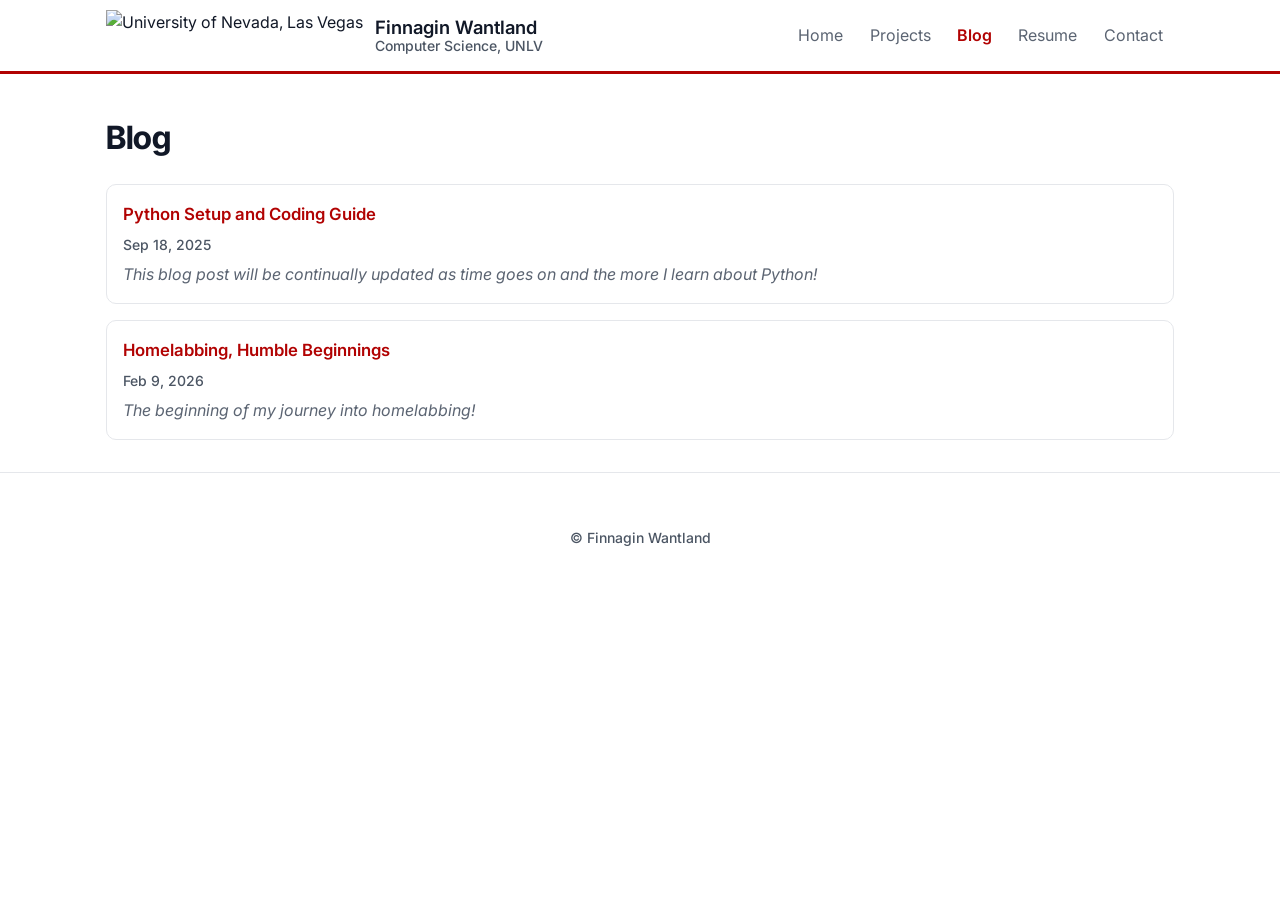
==== blog.html @ e2f51981 "hillclimb 2: Rebuild the Highlights section on index.html as a structured two-group" ====
<!doctype html>
<html lang="en">

<head>
  <meta charset="utf-8" />
  <meta name="viewport" content="width=device-width,initial-scale=1" />
  <title>Blog — Finnagin Wantland</title>
  <meta name="description"
    content="Posts by Finnagin Wantland on learning Python, homelabbing, and other technical projects." />
  <link rel="icon" href="favicon.svg" type="image/svg+xml" />
  <link rel="canonical" href="https://finnwantland.dev/blog.html" />

  <meta property="og:type" content="website" />
  <meta property="og:url" content="https://finnwantland.dev/blog.html" />
  <meta property="og:title" content="Blog — Finnagin Wantland" />
  <meta property="og:description"
    content="Posts by Finnagin Wantland on learning Python, homelabbing, and other technical projects." />
  <meta property="og:image" content="https://finnwantland.dev/Images/HeroIMG.jpg" />
  <meta name="twitter:card" content="summary_large_image" />
  <meta name="twitter:site" content="@FinnWantland" />

  <link rel="preconnect" href="https://fonts.googleapis.com" />
  <link rel="preconnect" href="https://fonts.gstatic.com" crossorigin />
  <link rel="stylesheet"
    href="https://fonts.googleapis.com/css2?family=Inter:wght@400;500;600&amp;family=Inter+Tight:wght@700;800&amp;display=swap" />
  <link rel="stylesheet" href="styles.css?v=23" />
</head>

<body>
  <header class="site-header">
    <div class="container header-inner">
      <a class="brand" href="index.html">
        <img class="brand-logo" src="Images/university-of-nevada-las-vegas-logo.png"
          alt="University of Nevada, Las Vegas" />
        <span class="brand-name">Finnagin Wantland
          <span class="brand-tag">Computer Science, UNLV</span>
        </span>
      </a>
      <button class="nav-toggle" aria-expanded="false" aria-controls="site-nav" aria-label="Toggle navigation menu">
        <span></span><span></span><span></span>
      </button>
      <nav id="site-nav" class="site-nav" aria-label="Main">
        <ul class="nav">
          <li><a href="index.html">Home</a></li>
          <li><a href="projects.html">Projects</a></li>
          <li><a href="blog.html" aria-current="page">Blog</a></li>
          <li><a href="Finnagin-Wantland-Resume.pdf" target="_blank" rel="noopener">Resume</a></li>
          <li><a href="index.html#contact">Contact</a></li>
        </ul>
      </nav>
    </div>
  </header>

  <main class="container">
    <h1>Blog</h1>
    <ul class="post-list">
      <li>
        <a href="posts/Py_Learning_Notebook.html">Python Setup and Coding Guide</a>
        <p class="meta">Sep 18, 2025</p>
        <p><i>This blog post will be continually updated as time goes on and the more I learn about Python!</i></p>
      </li>
      <li>
        <a href="posts/Blog_Post_2.html">Homelabbing, Humble Beginnings</a>
        <p class="meta">Feb 9, 2026</p>
        <p><i>The beginning of my journey into homelabbing!</i></p>
      </li>
    </ul>
  </main>

  <footer class="site-footer">
    <div class="container">
      <p>&copy; <span class="js-year"></span> Finnagin Wantland</p>
    </div>
  </footer>

  <script src="site.js"></script>
</body>

</html>
---- styles.css ----
/* Design tokens. Every color below is themed — never hardcode a hex in a rule
   or in a page's markup, or dark mode will miss it. */
:root {
  --bg: #ffffff;
  --surface: #ffffff;
  --surface-alt: #f7f8fa;
  --text: #111827;
  --hero-intro: #1f2937;
  --muted: #5b6472;
  --meta: #4b5563;
  --highlight-body: #374151;
  --timeline-line: #e5e7eb;
  --timeline-dot-fill: #ffffff;
  --highlight-card-bg: #f9fafb;
  --highlight-card-border: #eef0f3;
  --card-title: #14181f;
  --card-text: #374151;
  --pill-neutral-bg: #f3f4f6;
  --tag-text: #8f0000;
  --tag-bg: #fdeeee;
  --tag-border: #f0c4c4;
  --btn-secondary-border: #d1d5db;
  --btn-secondary-hover: #b00000;
  --border: #e5e7eb;
  --accent: #b10202;
  --accent-hover: #8e0202;
  --accent-on: #ffffff;
  --accent-soft: rgba(177, 2, 2, 0.08);
  --container: 1100px;
  --radius: 10px;
  --shadow: 0 6px 20px rgba(16, 24, 40, 0.06);
  --shadow-lift: 0 14px 30px rgba(16, 24, 40, 0.14);
  --backdrop: rgba(15, 18, 22, 0.55);
  /* The contact panel is dark in both themes, so dark mode doesn't override these. */
  --contact-bg: #14181f;
  --contact-text: #ffffff;
  --contact-body: #d1d5db;
  --contact-label: #b6bdc8;
  --contact-hover: #ff8a8a;
  --contact-rule: rgba(255, 255, 255, 0.15);
  /* Type. Display is only for the H1, section H2s, the Contact H2 and project card
     titles; everything else is body. Nothing goes below --text-small. */
  --font-display: 'Inter Tight', 'Inter', Arial, sans-serif;
  --font-body: 'Inter', Arial, sans-serif;
  --text-section: 2rem;
  --text-card-title: 1.375rem;
  --text-highlight-title: 1.125rem;
  --text-body: 1rem;
  --text-meta: 0.875rem;
  --text-small: 0.8125rem;
}

@media (prefers-color-scheme: dark) {
  :root {
    --bg: #0f1216;
    --surface: #171b21;
    --surface-alt: #1d222a;
    --text: #e8eaed;
    --hero-intro: #d1d5db;
    --muted: #a2acba;
    --meta: #a2acba;
    --highlight-body: #c4cbd5;
    --timeline-line: #2b323b;
    --timeline-dot-fill: #0f1216;
    --highlight-card-bg: #1d222a;
    --highlight-card-border: #2b323b;
    --card-title: #e8eaed;
    --card-text: #c4cbd5;
    --pill-neutral-bg: #2b323b;
    --tag-text: #ffb4ae;
    --tag-bg: rgba(255, 106, 96, 0.14);
    --tag-border: rgba(255, 106, 96, 0.4);
    --btn-secondary-border: #4b5563;
    --btn-secondary-hover: #ff6a60;
    --border: #2b323b;
    /* The brand red fails contrast on a dark background, so dark mode uses a
       lightened tint and flips button text to dark. */
    --accent: #ff6a60;
    --accent-hover: #ff8a82;
    --accent-on: #230705;
    --accent-soft: rgba(255, 106, 96, 0.14);
    --shadow: 0 6px 20px rgba(0, 0, 0, 0.45);
    --shadow-lift: 0 14px 30px rgba(0, 0, 0, 0.6);
    --backdrop: rgba(0, 0, 0, 0.7);
  }
}

* { box-sizing: border-box }

/* The hero graph's canvases reach past the page edge on narrow screens. Set on both:
   on body alone it passes to the viewport and becomes hidden, which can still scroll. */
html { overflow-x: clip }

body {
  overflow-x: clip;
  margin: 0;
  font-family: var(--font-body);
  font-size: var(--text-body);
  background: var(--bg);
  color: var(--text);
  line-height: 1.6;
  -webkit-text-size-adjust: 100%;
}

h1 { font-family: var(--font-display); letter-spacing: -0.015em }

img { max-width: 100% }

a { color: var(--accent) }

:focus-visible {
  outline: 3px solid var(--accent);
  outline-offset: 2px;
  border-radius: 4px;
}

/* layout */
.container { max-width: var(--container); margin: 0 auto; padding: 1rem }

/* header */
.site-header {
  border-bottom: 3px solid var(--accent);
  background: var(--bg);
  position: sticky;
  top: 0;
  z-index: 10;
}

.header-inner {
  display: flex;
  align-items: center;
  justify-content: space-between;
  gap: 1rem;
  flex-wrap: wrap;
  padding-block: 0.6rem;
}

.brand {
  display: flex;
  align-items: center;
  gap: 0.75rem;
  color: inherit;
  text-decoration: none;
  min-width: 0;
}

.brand-logo { height: 52px; width: auto; display: block }

.brand-name { font-size: 1.15rem; font-weight: 600; line-height: 1.2 }

.brand-tag { display: block }

.nav { list-style: none; padding: 0; margin: 0; display: flex; gap: 0.25rem; flex-wrap: wrap }

.nav a {
  display: block;
  text-decoration: none;
  color: var(--muted);
  padding: 0.45rem 0.7rem;
  border-radius: 6px;
}

.nav a:hover { color: var(--text); background: var(--surface-alt) }

.nav a[aria-current="page"] { color: var(--accent); font-weight: 600 }

/* Hamburger: hidden until the breakpoint below swaps it in. */
.nav-toggle {
  display: none;
  flex-direction: column;
  justify-content: center;
  gap: 5px;
  width: 44px;
  height: 44px;
  padding: 0 10px;
  background: transparent;
  border: 1px solid var(--border);
  border-radius: 8px;
  cursor: pointer;
}

.nav-toggle span {
  display: block;
  height: 2px;
  background: var(--text);
  border-radius: 2px;
  transition: transform 0.2s ease, opacity 0.2s ease;
}

.nav-toggle[aria-expanded="true"] span:nth-child(1) { transform: translateY(7px) rotate(45deg) }
.nav-toggle[aria-expanded="true"] span:nth-child(2) { opacity: 0 }
.nav-toggle[aria-expanded="true"] span:nth-child(3) { transform: translateY(-7px) rotate(-45deg) }

/* hero */
/* margin-bottom: 0 so the padding alone sets the gap to the next section. */
.hero {
  display: grid;
  grid-template-columns: minmax(0, 1fr) clamp(280px, 36vw, 420px);
  gap: 56px;
  align-items: center;
  padding: 56px 0 64px;
  margin-bottom: 0;
}

.hero-text h1 {
  margin: 0 0 1rem 0;
  font-size: clamp(2.25rem, 5vw, 3.5rem);
  font-weight: 800;
  line-height: 1.1;
  text-wrap: balance;
}

.hero-text p {
  margin: 0 0 1.75rem 0;
  max-width: 60ch;
  font-size: 1.25rem;
  line-height: 1.55;
  color: var(--hero-intro);
}

/* --px and --py run from -1 to 1 and --ring-angle follows the cursor; all three are set
   by the script on index.html. Without it, these defaults are the static layout. */
.hero-image { position: relative; isolation: isolate }

/* The padding shows the background through as a ring: accent arc, otherwise --border. */
.hero-portrait {
  position: relative;
  z-index: 10;
  padding: 6px;
  border-radius: 50%;
  background: conic-gradient(
    from calc(var(--ring-angle, 45deg) - 54deg),
    var(--accent) 0 30%,
    var(--border) 30% 100%
  );
  box-shadow: var(--shadow-lift);
  translate: calc(var(--px, 0) * 6px) calc(var(--py, 0) * 6px);
}

/* Clips inside the ring, so the overscaled photo can't cover it. */
.hero-portrait-clip { border-radius: 50%; overflow: hidden }

/* Slightly overscaled so the shift never exposes the edge of the photo. */
.hero-portrait img {
  display: block;
  width: 100%;
  height: auto;
  aspect-ratio: 1;
  object-fit: cover;
  transform: scale(1.06) translate(calc(var(--px, 0) * -8px), calc(var(--py, 0) * -8px));
}

/* The graph. Stacking inside .hero-image, set by the script on index.html:
   back edges 1, back nodes 5, portrait 10, front edges 20, front nodes 25, open fact 30. */
.hero-edges {
  position: absolute;
  inset: -60px; /* PAD in the script */
  width: calc(100% + 120px);
  height: calc(100% + 120px);
  pointer-events: none;
}

.hero-edges-back { z-index: 1 }

.hero-edges-front { z-index: 20 }

.hero-graph { list-style: none; margin: 0; padding: 0 }

/* The button is a 44px hit target around a much smaller visible dot. */
.graph-node {
  position: absolute;
  top: 0;
  left: 0;
  width: 44px;
  height: 44px;
  padding: 0;
  border: 0;
  background: none;
  color: inherit;
  font: inherit;
  cursor: pointer;
  will-change: transform;
}

.graph-node:focus-visible { outline: none }

.graph-node:focus-visible .graph-node-body { outline: 2px solid var(--accent); outline-offset: 2px }

.graph-node-body {
  position: absolute;
  top: 50%;
  left: 50%;
  translate: -50% -50%;
  display: block;
  width: 14px;
  max-height: 14px;
  overflow: hidden;
  border-radius: 999px;
  background: var(--accent);
  box-shadow: var(--shadow);
  transition: width 0.25s ease, max-height 0.25s ease, border-radius 0.25s ease, background 0.2s ease;
}

.graph-node.is-open .graph-node-body {
  width: 224px;
  max-height: 200px;
  border-radius: var(--radius);
  background: var(--surface);
  box-shadow: 0 0 0 1px var(--border), var(--shadow-lift);
}

/* A fixed width stops the text re-wrapping while the card grows around it. */
.graph-node-fact {
  display: block;
  box-sizing: border-box;
  width: 224px;
  padding: 10px 12px;
  color: var(--text);
  font-size: var(--text-small);
  font-weight: 500;
  line-height: 1.45;
  text-align: left;
  opacity: 0;
  transition: opacity 0.2s ease;
}

.graph-node.is-open .graph-node-fact { opacity: 1 }

.hero-actions { display: flex; flex-wrap: wrap; gap: 12px 20px; align-items: center }

.btn.hero-cta {
  display: inline-flex;
  align-items: center;
  justify-content: center;
  min-height: 52px;
  padding: 0 28px;
  font-size: 1.0625rem;
}

/* inline-block rather than flex so the arrow (also inline-block) stays out of the underline.
   24px line + 10px padding top and bottom = the 44px tap target. */
.text-link {
  display: inline-block;
  min-height: 44px;
  padding-block: 10px;
  line-height: 24px;
  font-weight: 600;
  color: var(--accent);
  text-decoration: underline;
  text-underline-offset: 3px;
}

.text-link:hover, .text-link:focus-visible { color: var(--accent-hover); text-decoration-thickness: 2px }

.text-link-arrow { display: inline-block; margin-left: 0.35em; transition: transform 0.15s ease }

.text-link:hover .text-link-arrow, .text-link:focus-visible .text-link-arrow { transform: translateX(4px) }

/* buttons */
.btn {
  display: inline-block;
  background: var(--accent);
  color: var(--accent-on);
  padding: 0.6rem 1.1rem;
  border-radius: 6px;
  text-decoration: none;
  font-weight: 600;
  border: 1px solid var(--accent);
  transition: background 0.15s ease, transform 0.15s ease;
}

.btn:hover { background: var(--accent-hover); border-color: var(--accent-hover); transform: translateY(-1px) }

.btn.ghost { background: transparent; color: var(--accent) }

.btn.ghost:hover { background: var(--accent-soft); transform: translateY(-1px) }

/* visit counter */
.visit-counter {
  display: flex;
  flex-wrap: wrap;
  justify-content: center;
  align-items: center;
  gap: 0.6rem;
}

.visit-counter button {
  font: inherit;
  color: var(--meta);
  background: transparent;
  border: 1px solid var(--border);
  border-radius: 999px;
  min-height: 44px;
  padding: 0 1rem;
  cursor: pointer;
}

.visit-counter button:hover:not(:disabled) { color: var(--text); border-color: var(--muted) }

.visit-counter button:disabled { opacity: 0.5; cursor: default }

/* grids */
.grid { display: grid; gap: 1.25rem }
.projects-grid { grid-template-columns: repeat(auto-fit, minmax(260px, 1fr)) }
/* Matches the Highlights gap so the two index-page grids share column edges. */
.Recent-Projects .projects-grid { gap: 24px }

/* cards */
.card {
  background: var(--surface);
  border: 1px solid var(--border);
  border-radius: var(--radius);
  box-shadow: var(--shadow);
  overflow: hidden;
  display: flex;
  flex-direction: column;
  transition: transform 0.18s ease, box-shadow 0.18s ease;
}

/* The movement that goes with this shadow is motion-gated, below. */
.card:hover, .card:focus-within { box-shadow: var(--shadow-lift) }

/* aspect-ratio keeps every screenshot cropped identically regardless of source size */
.card img { display: block; width: 100%; aspect-ratio: 16 / 9; object-fit: cover }

.card-body { padding: 1rem; display: flex; flex-direction: column; gap: 0.6rem }

/* Card headings differ by page (h3 on the index, h2 on the projects page where
   each card is a top-level entry), so style both to look identical. */
.card-body h2, .card-body h3 {
  margin: 0;
  font-family: var(--font-display);
  font-size: var(--text-card-title);
  font-weight: 700;
  line-height: 1.2;
}

.card-body h2 a, .card-body h3 a { text-decoration: none }

.card-body h2 a:hover, .card-body h3 a:hover { text-decoration: underline }

.card-body p { margin: 0; color: var(--muted); font-size: var(--text-body); line-height: 1.6 }

.card-link { font-size: 0.9rem; word-break: break-word }

.card-actions { padding-top: 0.25rem }

/* tech pills */
.tags { display: flex; flex-wrap: wrap; gap: 0.4rem; list-style: none; padding: 0; margin: 0 }

.tags li {
  font-size: var(--text-small);
  font-weight: 600;
  letter-spacing: 0.02em;
  color: var(--accent);
  background: var(--accent-soft);
  border: 1px solid var(--accent-soft);
  border-radius: 999px;
  padding: 0.15rem 0.6rem;
}

.wip {
  display: inline-block;
  font-size: var(--text-small);
  font-weight: 600;
  text-transform: uppercase;
  letter-spacing: 0.05em;
  color: var(--muted);
}

.card progress { width: 100%; height: 8px }

/* Recent Projects cards (index only): title, tags, description, then actions pinned
   to the bottom. Scoped so the longer cards on projects.html keep their own layout. */
.Recent-Projects .projects-grid { align-items: stretch }

.Recent-Projects .card { display: flex; flex-direction: column; height: 100% }

.Recent-Projects .card-body { display: flex; flex-direction: column; flex: 1; padding: 20px; gap: 0 }

.Recent-Projects .card-body h3 {
  margin-bottom: 12px;
  color: var(--card-title);
}

.Recent-Projects .card-body h3 a { color: inherit }

.Recent-Projects .card-body p { color: var(--card-text) }

.Recent-Projects .tags { margin-bottom: 12px }

.Recent-Projects .tags li {
  color: var(--tag-text);
  background: var(--tag-bg);
  border: 1px solid var(--tag-border);
}

.tags li.tag-status {
  color: var(--card-text);
  background: var(--pill-neutral-bg);
  border-color: var(--pill-neutral-bg);
}

.Recent-Projects .card-actions {
  margin-top: auto;
  padding-top: 16px;
  display: flex;
  flex-wrap: wrap;
  align-items: center;
  gap: 12px;
}

.Recent-Projects .card-actions .btn,
.btn-secondary {
  display: inline-flex;
  align-items: center;
  justify-content: center;
  min-height: 44px;
  padding: 0 16px;
  border-radius: 8px;
  font-size: 0.9375rem;
  font-weight: 600;
  text-decoration: none;
}

.btn-secondary {
  color: var(--card-title);
  border: 1px solid var(--btn-secondary-border);
  transition: color 0.15s ease, border-color 0.15s ease;
}

.btn-secondary:hover { color: var(--btn-secondary-hover); border-color: var(--btn-secondary-hover) }

.btn-secondary:focus-visible { outline: 2px solid var(--btn-secondary-hover); outline-offset: 2px; border-radius: 8px }

/* Each card takes five shared rows (image, title, tags, description, actions), so its
   parts line up across a row. A row-gap would open up inside the cards too, so wrapped
   rows are spaced by the card margin instead, which height:100% would overflow. */
@media (min-width: 640px) {
  @supports (grid-template-rows: subgrid) {
    .Recent-Projects .projects-grid { row-gap: 0; margin-bottom: -24px }

    .Recent-Projects .card {
      display: grid;
      grid-template-columns: minmax(0, 1fr);
      grid-template-rows: subgrid;
      grid-row: span 5;
      height: auto;
      margin-bottom: 24px;
    }

    .Recent-Projects .card-body {
      display: grid;
      grid-template-columns: minmax(0, 1fr);
      grid-template-rows: subgrid;
      grid-row: span 4;
    }
  }
}

@media (max-width: 639.98px) {
  .Recent-Projects .projects-grid { gap: 20px }
}

@media (prefers-reduced-motion: no-preference) {
  .Recent-Projects .card { transition: transform 150ms ease, box-shadow 150ms ease }

  /* --tilt-x and --tilt-y are set from the pointer position in site.js. */
  .card:hover,
  .card:focus-within {
    transform: perspective(900px) rotateX(var(--tilt-x, 0deg)) rotateY(var(--tilt-y, 0deg)) translateY(-3px);
  }

  /* .card's overflow:hidden crops the zoom to the screenshot's frame. */
  .card img { transition: transform 300ms ease }
}

@media (prefers-reduced-motion: no-preference) and (hover: hover) {
  .card:hover img { transform: scale(1.04) }
}

/* Scroll fade-in; site.js adds .reveal and .is-visible. It animates opacity and the
   separate `translate` property so it can't fight the hover `transform` above. */
.reveal { opacity: 0 }

.reveal.is-visible {
  opacity: 1;
  animation: reveal-in 500ms ease var(--reveal-delay, 0ms) backwards;
}

@keyframes reveal-in {
  from { opacity: 0; translate: 0 16px }
}

/* Printing doesn't scroll, so anything not yet revealed would come out blank. */
@media print {
  .reveal { opacity: 1; animation: none }
}

/* highlights */
.highlights { padding: 1rem 0 }

/* Experience on the left, Education & Community card on the right. */
.highlights-groups {
  display: grid;
  grid-template-columns: minmax(0, 1.6fr) minmax(0, 1fr);
  gap: 48px;
}

.highlight-group--card {
  align-self: start;
  background: var(--highlight-card-bg);
  border: 1px solid var(--highlight-card-border);
  border-radius: 14px;
  padding: 28px;
}

.highlight-group-title {
  margin: 0 0 16px 0;
  font-family: var(--font-body);
  font-size: 0.8rem;
  font-weight: 600;
  letter-spacing: 0.12em;
  text-transform: uppercase;
  color: var(--accent);
}

/* Vertical timeline: the list's left border is the line, each item's ::before the dot. */
.timeline {
  list-style: none;
  margin: 0;
  padding: 0;
  border-left: 2px solid var(--timeline-line);
}

.highlight {
  position: relative;
  padding-left: 28px;
}

.highlight + .highlight { margin-top: 32px }

/* 12px dot centered on the 2px line (1px left of the item's edge) and on the title's first line. */
.highlight::before {
  content: "";
  position: absolute;
  left: -7px;
  top: calc((var(--text-highlight-title) * 1.3 - 12px) / 2);
  box-sizing: border-box;
  width: 12px;
  height: 12px;
  border: 3px solid var(--accent);
  border-radius: 50%;
  background: var(--timeline-dot-fill);
}

.highlight.is-current::before { background: var(--accent) }

.highlight h4 {
  margin: 0;
  font-family: var(--font-body);
  font-size: var(--text-highlight-title);
  font-weight: 650;
  line-height: 1.3;
  color: var(--text);
}

.highlight-meta {
  margin: 8px 0 0 0;
  font-size: 0.9rem;
  font-weight: 500;
  line-height: 1.4;
  color: var(--meta);
}

.highlight-date { font-variant-numeric: tabular-nums; white-space: nowrap }

.highlight-body {
  margin: 10px 0 0 0;
  max-width: 60ch;
  font-size: var(--text-body);
  line-height: 1.65;
  color: var(--highlight-body);
}

/* sections */
section { margin-bottom: 2.5rem }

h2 { margin: 0 0 1rem 0 }

/* Scoped so the card, Contact and dialog H2s don't pick these up. */
.Recent-Projects > h2, .highlights > h2, .about-section > h2 {
  font-family: var(--font-display);
  font-size: var(--text-section);
  font-weight: 700;
  line-height: 1.15;
  letter-spacing: -0.01em;
}

/* about */
/* Matches the visual gap above Highlights: its 1rem top padding plus the 2.5rem section margin. */
.about-section { margin-bottom: 3.5rem }

.about-grid {
  display: grid;
  grid-template-columns: minmax(0, 1fr) minmax(0, 1fr);
  column-gap: 40px;
  align-items: start;
}

.about-text p { margin: 0; max-width: 60ch }

.about-text p:first-child {
  font-size: 1.25rem;
  font-weight: 500;
  line-height: 1.5;
  color: var(--text);
}

.about-text p + p {
  margin-top: 16px;
  font-size: 1.0625rem;
  line-height: 1.65;
  color: var(--highlight-body);
}

.about-photos {
  display: grid;
  grid-template-columns: repeat(2, minmax(0, 1fr));
  gap: 16px;
}

.about-photos img {
  display: block;
  width: 100%;
  aspect-ratio: 4 / 5;
  object-fit: cover;
  border-radius: 12px;
  border: 1px solid var(--border);
}

/* Both photos are portrait, so these pick the slice that keeps every face in frame,
   at both the 4:5 desktop crop and the 1:1 crop below 900px. */
.about-photo-dad { object-position: 50% 58% }

.about-photo-mom { object-position: 50% 20% }

.about-photos figcaption {
  margin-top: 8px;
  font-size: 0.9375rem;
  font-weight: 500;
  color: var(--highlight-body);
}

/* posts */
.post-list { padding-left: 0; list-style: none; display: grid; gap: 1rem }

.post-list li {
  background: var(--surface);
  border: 1px solid var(--border);
  border-radius: var(--radius);
  padding: 1rem;
  transition: transform 0.18s ease, box-shadow 0.18s ease;
}

.post-list li:hover { transform: translateY(-3px); box-shadow: var(--shadow) }

.post-list a { font-weight: 600; font-size: 1.05rem; text-decoration: none }

.post-list a:hover { text-decoration: underline }

.post-list p { margin: 0.35rem 0 0 0; color: var(--muted); font-size: var(--text-body) }

/* contact */
.contact {
  display: grid;
  grid-template-columns: minmax(0, 1fr) minmax(0, 1.4fr);
  gap: 48px;
  margin-top: 2.5rem; /* same as the section margin-bottom above */
  padding: 48px;
  background: var(--contact-bg);
  border-radius: 12px;
}

.contact h2 {
  margin: 0 0 0.75rem 0;
  font-family: var(--font-display);
  font-size: 2.25rem;
  font-weight: 800;
  line-height: 1.15;
  color: var(--contact-text);
}

.contact-intro p { margin: 0 0 1.5rem 0; font-size: 1.125rem; color: var(--contact-body) }

.contact-links { list-style: none; margin: 0; padding: 0 }

.contact-row {
  display: flex;
  justify-content: space-between;
  align-items: center;
  gap: 0.75rem;
  min-height: 56px;
  padding-block: 0.5rem;
  color: var(--contact-text);
  text-decoration: none;
  border-bottom: 1px solid var(--contact-rule);
}

.contact-label {
  flex: none;
  font-size: var(--text-small);
  letter-spacing: 0.08em;
  text-transform: uppercase;
  color: var(--contact-label);
}

/* min-width: 0 and anywhere let a long value wrap instead of widening the page. */
.contact-value {
  display: flex;
  align-items: baseline;
  gap: 0.5rem;
  min-width: 0;
  font-size: 1rem;
  font-weight: 600;
  text-align: right;
  overflow-wrap: anywhere;
  transition: color 0.15s ease;
}

.contact-arrow { flex: none; transition: transform 0.15s ease }

.contact-row:hover .contact-value,
.contact-row:focus-visible .contact-value { color: var(--contact-hover) }

.contact-row:hover .contact-arrow,
.contact-row:focus-visible .contact-arrow { transform: translateX(4px) }

/* The global focus ring uses --accent, which is too dim on this panel in light mode. */
.contact :focus-visible { outline: 2px solid var(--contact-hover); outline-offset: 2px }

/* contact dialog */
.contact-dialog {
  width: min(520px, calc(100vw - 2rem));
  padding: 0;
  color: var(--text);
  background: var(--surface);
  border: 1px solid var(--border);
  border-top: 4px solid var(--accent);
  border-radius: var(--radius);
  box-shadow: var(--shadow-lift);
}

.contact-dialog::backdrop { background: var(--backdrop) }

.contact-form { display: flex; flex-direction: column; gap: 0.4rem; padding: 1.25rem }

.contact-dialog-header { display: flex; align-items: center; justify-content: space-between; gap: 1rem }

.contact-dialog-header h2 { margin: 0; font-size: 1.3rem; font-weight: 600 }

.dialog-close {
  font-family: var(--font-body);
  font-size: 1.6rem;
  line-height: 1;
  color: var(--muted);
  background: transparent;
  border: 0;
  padding: 0.2rem 0.5rem;
  cursor: pointer;
}

.dialog-close:hover { color: var(--text) }

.contact-form label { font-weight: 600; font-size: 0.9rem; margin-top: 0.5rem }

.contact-form input, .contact-form textarea {
  font: inherit;
  color: var(--text);
  background: var(--surface-alt);
  border: 1px solid var(--border);
  border-radius: 6px;
  padding: 0.5rem 0.65rem;
}

.contact-form textarea { resize: vertical }

.contact-form .cf-turnstile { margin-top: 0.75rem }

.contact-status { margin: 0.25rem 0 0 0; min-height: 1.6em; color: var(--muted); font-size: 0.9rem }

.contact-actions { display: flex; justify-content: flex-end; gap: 0.6rem }

.contact-actions button { font: inherit; cursor: pointer }

.contact-actions button:disabled { opacity: 0.6; cursor: default }

.visually-hidden {
  position: absolute;
  width: 1px;
  height: 1px;
  overflow: hidden;
  clip: rect(0 0 0 0);
  white-space: nowrap;
}

/* footer */
.site-footer {
  border-top: 1px solid var(--border);
  padding: 1.5rem 0;
  text-align: center;
}

/* code block */
pre { background: #0f172a; color: #e6eef8; padding: 1rem; border-radius: 6px; overflow: auto }

/* meta text. .post-list .meta is listed because .post-list p would otherwise win. */
.meta, .post-list .meta, .brand-tag, .site-footer {
  font-size: var(--text-meta);
  font-weight: 500;
  color: var(--meta);
}

/* responsive */
@media (max-width: 899.98px) {
  .about-grid { grid-template-columns: minmax(0, 1fr); row-gap: 24px }

  .about-text p:first-child { font-size: 1.1875rem }

  .about-photos img { aspect-ratio: 1 / 1 }
}

@media (max-width: 760px) {
  .nav-toggle { display: flex }

  .site-nav {
    flex-basis: 100%;
    display: none;
  }

  .site-nav.is-open { display: block }

  .nav { flex-direction: column; gap: 0; padding-bottom: 0.5rem }

  .nav a { padding: 0.7rem 0.5rem; border-bottom: 1px solid var(--border) }

  .brand-logo { height: 40px }

  .brand-name { font-size: 1rem }
}

@media (max-width: 720px) {
  :root { --text-section: 1.75rem; --text-card-title: 1.25rem }

  .hero { grid-template-columns: minmax(0, 1fr); gap: 20px; padding: 24px 0 48px }

  /* The text comes first in the source; only the visual order puts the photo on top. */
  .hero-image { order: -1 }

  .hero-portrait { width: min(240px, 70vw); margin: 0 auto }

  /* Room for the orbit above and below the photo. */
  .hero-image { margin: 28px 0 }

  .hero-text h1 { font-size: 2.25rem }

  .hero-text p { font-size: 1.125rem }

  .btn.hero-cta { width: 100% }

  .contact { grid-template-columns: minmax(0, 1fr); gap: 28px; padding: 28px }

  .contact .btn { display: block; text-align: center }

  .Recent-Projects .projects-grid { grid-template-columns: minmax(0, 1fr) }

  .Recent-Projects .card-actions a { flex: 1 }

  /* One column, Experience first (source order). */
  .highlights-groups { grid-template-columns: minmax(0, 1fr) }

  .highlight + .highlight { margin-top: 24px }

  .highlight-group--card { padding: 28px 20px }
}

@media (prefers-reduced-motion: reduce) {
  * { transition: none !important }
  .card:hover, .post-list li:hover, .btn:hover { transform: none }
  .contact-row:hover .contact-arrow, .contact-row:focus-visible .contact-arrow { transform: none }
  .text-link:hover .text-link-arrow, .text-link:focus-visible .text-link-arrow { transform: none }
}
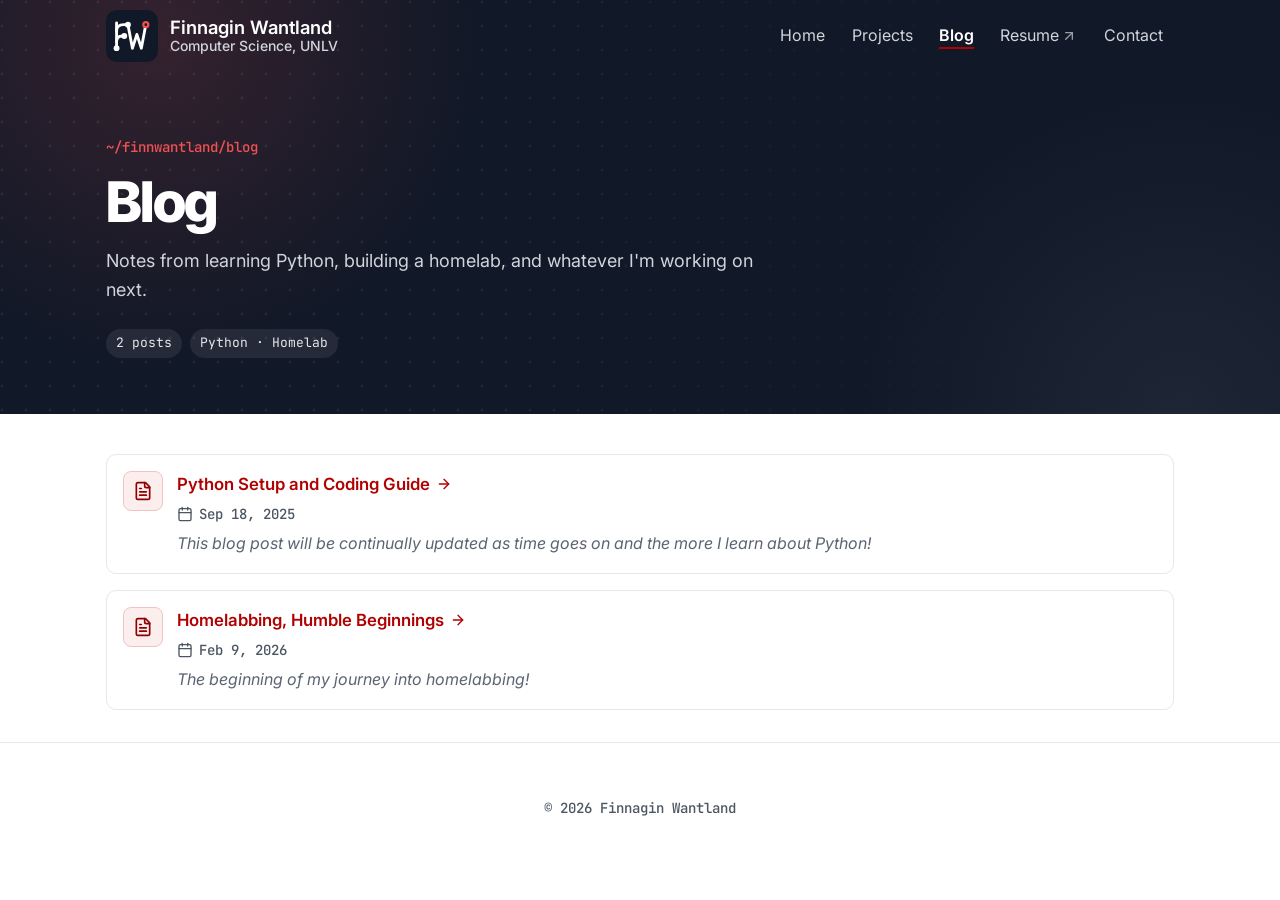
==== commit 7b30d576: "Standardize the design system, add FW logo and 3D hero background - Tokens: primitive + semantic lay" ====
--- a/blog.html
+++ b/blog.html
@@ -22,16 +22,31 @@
   <link rel="preconnect" href="https://fonts.googleapis.com" />
   <link rel="preconnect" href="https://fonts.gstatic.com" crossorigin />
   <link rel="stylesheet"
-    href="https://fonts.googleapis.com/css2?family=Inter:wght@400;500;600&amp;family=Inter+Tight:wght@700;800&amp;display=swap" />
-  <link rel="stylesheet" href="styles.css?v=23" />
+    href="https://fonts.googleapis.com/css2?family=Inter:wght@400..700&amp;family=Inter+Tight:wght@700;800&amp;family=JetBrains+Mono:wght@400;500;600&amp;display=swap" />
+  <link rel="stylesheet" href="styles.css?v=34" />
 </head>
 
-<body>
+<body class="has-hero">
   <header class="site-header">
     <div class="container header-inner">
       <a class="brand" href="index.html">
-        <img class="brand-logo" src="Images/university-of-nevada-las-vegas-logo.png"
-          alt="University of Nevada, Las Vegas" />
+        <svg class="brand-mark" viewBox="0 0 64 64" width="52" height="52" aria-hidden="true" focusable="false">
+          <rect class="bm-tile" width="64" height="64" rx="14" />
+          <g class="bm-lines">
+            <path class="bm-stem" pathLength="100" d="M13 48V16" />
+            <path class="bm-mid" pathLength="100" d="M13 39c0-5 2.5-7 7-7h2" />
+            <path class="bm-top" pathLength="100" d="M13 26c0-6 3-8 9-8h5" />
+            <path class="bm-w" pathLength="100" d="M27 18 32.5 47 38 30l5.5 17L49 18" />
+          </g>
+          <circle class="bm-node bm-n1" cx="13" cy="47" r="3.6" />
+          <circle class="bm-node bm-n2" cx="22.5" cy="32" r="3.6" />
+          <circle class="bm-node bm-n3" cx="27" cy="18" r="3.6" />
+          <circle class="bm-ring" cx="49" cy="18" r="4.4" />
+          <g class="bm-head">
+            <circle class="bm-head-dot" cx="49" cy="18" r="4.4" />
+            <circle class="bm-head-hole" cx="49" cy="18" r="1.6" />
+          </g>
+        </svg>
         <span class="brand-name">Finnagin Wantland
           <span class="brand-tag">Computer Science, UNLV</span>
         </span>
@@ -44,27 +59,52 @@
           <li><a href="index.html">Home</a></li>
           <li><a href="projects.html">Projects</a></li>
           <li><a href="blog.html" aria-current="page">Blog</a></li>
-          <li><a href="Finnagin-Wantland-Resume.pdf" target="_blank" rel="noopener">Resume</a></li>
+          <li><a href="Finnagin-Wantland-Resume.pdf" target="_blank" rel="noopener">Resume<svg class="icon icon--sm" aria-hidden="true" focusable="false"><use href="icons.svg#i-arrow-up-right"/></svg></a></li>
           <li><a href="index.html#contact">Contact</a></li>
         </ul>
       </nav>
     </div>
   </header>
 
-  <main class="container">
-    <h1>Blog</h1>
+  <main>
+    <section class="hero--dark page-hero" aria-labelledby="page-title">
+      <div class="motion-field" aria-hidden="true">
+        <div class="motion-glow motion-glow--a"></div>
+        <div class="motion-glow motion-glow--b"></div>
+        <div class="motion-dots"></div>
+        <div class="motion-lit"><div class="motion-dots"></div></div>
+      </div>
+      <div class="container page-hero-inner">
+        <p class="eyebrow">~/finnwantland/blog</p>
+        <h1 id="page-title">Blog</h1>
+        <p class="page-lede">Notes from learning Python, building a homelab, and whatever I'm working on next.</p>
+        <ul class="page-facts" aria-label="At a glance">
+          <li>2 posts</li>
+          <li>Python · Homelab</li>
+        </ul>
+      </div>
+    </section>
+
+    <div class="container">
     <ul class="post-list">
       <li>
-        <a href="posts/Py_Learning_Notebook.html">Python Setup and Coding Guide</a>
-        <p class="meta">Sep 18, 2025</p>
-        <p><i>This blog post will be continually updated as time goes on and the more I learn about Python!</i></p>
+        <span class="post-icon" aria-hidden="true"><svg class="icon icon--md" aria-hidden="true" focusable="false"><use href="icons.svg#i-file-text"/></svg></span>
+        <div class="post-body">
+          <a href="posts/Py_Learning_Notebook.html">Python Setup and Coding Guide<svg class="icon icon--sm icon-trail" data-dir="in" aria-hidden="true" focusable="false"><use href="icons.svg#i-arrow-right"/></svg></a>
+          <p class="meta"><svg class="icon icon--sm" aria-hidden="true" focusable="false"><use href="icons.svg#i-calendar"/></svg>Sep 18, 2025</p>
+          <p><i>This blog post will be continually updated as time goes on and the more I learn about Python!</i></p>
+        </div>
       </li>
       <li>
-        <a href="posts/Blog_Post_2.html">Homelabbing, Humble Beginnings</a>
-        <p class="meta">Feb 9, 2026</p>
-        <p><i>The beginning of my journey into homelabbing!</i></p>
+        <span class="post-icon" aria-hidden="true"><svg class="icon icon--md" aria-hidden="true" focusable="false"><use href="icons.svg#i-file-text"/></svg></span>
+        <div class="post-body">
+          <a href="posts/Blog_Post_2.html">Homelabbing, Humble Beginnings<svg class="icon icon--sm icon-trail" data-dir="in" aria-hidden="true" focusable="false"><use href="icons.svg#i-arrow-right"/></svg></a>
+          <p class="meta"><svg class="icon icon--sm" aria-hidden="true" focusable="false"><use href="icons.svg#i-calendar"/></svg>Feb 9, 2026</p>
+          <p><i>The beginning of my journey into homelabbing!</i></p>
+        </div>
       </li>
     </ul>
+    </div>
   </main>
 
   <footer class="site-footer">
--- a/styles.css
+++ b/styles.css
@@ -1,95 +1,171 @@
-/* Design tokens. Every color below is themed — never hardcode a hex in a rule
-   or in a page's markup, or dark mode will miss it. */
+/* Design tokens. The site is light-only: there is no dark-mode override, and
+   color-scheme keeps form controls and scrollbars light too. Never hardcode a hex in a
+   rule or in markup — use these tokens. Two layers, mirrored in the Figma spec:
+   primitives (raw palette, only referenced here in :root) and semantic tokens (what
+   rules use). */
 :root {
-  --bg: #ffffff;
-  --surface: #ffffff;
-  --surface-alt: #f7f8fa;
-  --text: #111827;
-  --hero-intro: #1f2937;
-  --muted: #5b6472;
-  --meta: #4b5563;
-  --highlight-body: #374151;
-  --timeline-line: #e5e7eb;
-  --timeline-dot-fill: #ffffff;
-  --highlight-card-bg: #f9fafb;
-  --highlight-card-border: #eef0f3;
-  --card-title: #14181f;
-  --card-text: #374151;
-  --pill-neutral-bg: #f3f4f6;
-  --tag-text: #8f0000;
-  --tag-bg: #fdeeee;
-  --tag-border: #f0c4c4;
-  --btn-secondary-border: #d1d5db;
-  --btn-secondary-hover: #b00000;
-  --border: #e5e7eb;
-  --accent: #b10202;
-  --accent-hover: #8e0202;
-  --accent-on: #ffffff;
+  color-scheme: light;
+
+  /* --- Primitives ---------------------------------------------------------------- */
+  --white: #ffffff;
+  --gray-50: #f9fafb;
+  --gray-75: #f7f8fa;
+  --gray-100: #f3f4f6;
+  --gray-150: #eef0f3;
+  --gray-200: #e5e7eb;
+  --gray-300: #d1d5db;
+  --gray-350: #b6bdc8;
+  --gray-400: #9ca3af;
+  --gray-550: #5b6472;
+  --gray-600: #4b5563;
+  --gray-700: #374151;
+  --gray-850: #14181f;
+  --gray-900: #111827;
+  --navy-950: #0f172a;
+  --brand: #b10202;
+  --red-50: #fdeeee;
+  --red-200: #f0c4c4;
+  --red-300: #ff8a8a;
+  --red-400: #f05252;
+  --red-800: #8e0202;
+  --green-500: #22c55e;
+
+  /* --- Logo (the FW git-graph mark) ------------------------------------------------- */
+  --logo-tile: var(--gray-900);
+  --logo-line: var(--white);
+  --logo-head: var(--red-400);
+
+  /* --- Semantic: surfaces & text ---------------------------------------------------- */
+  --bg: var(--white);
+  --surface: var(--white);
+  --surface-alt: var(--gray-75);
+  --text: var(--gray-900);
+  --muted: var(--gray-550);
+  --meta: var(--gray-600);
+  --body-strong: var(--gray-700);
+  --border: var(--gray-200);
+  --border-strong: var(--gray-300);
+  --highlight-body: var(--body-strong);
+  --timeline-line: var(--border);
+  --timeline-dot-fill: var(--white);
+  --highlight-card-bg: var(--gray-50);
+  --highlight-card-border: var(--gray-150);
+  --card-title: var(--gray-850);
+  --card-text: var(--body-strong);
+  --pill-neutral-bg: var(--gray-100);
+
+  /* --- Semantic: accent (one red family) ---------------------------------------------- */
+  --accent: var(--brand);
+  --accent-hover: var(--red-800);
+  --accent-on: var(--white);
   --accent-soft: rgba(177, 2, 2, 0.08);
+  --tag-text: var(--accent-hover);
+  --tag-bg: var(--red-50);
+  --tag-border: var(--red-200);
+  --btn-secondary-border: var(--border-strong);
+  --btn-secondary-hover: var(--accent);
+
+  /* --- Shape, elevation, icons ------------------------------------------------------ */
   --container: 1100px;
-  --radius: 10px;
+  --radius-sm: 6px;   /* nav links, inputs */
+  --radius-md: 8px;   /* every button */
+  --radius: 10px;     /* cards, dialog, post rows */
+  --radius-lg: 14px;  /* panels: proof card, photo prints, contact, highlight card */
+  --radius-xl: 20px;  /* hero photo, About panel */
+  --radius-pill: 999px;
   --shadow: 0 6px 20px rgba(16, 24, 40, 0.06);
   --shadow-lift: 0 14px 30px rgba(16, 24, 40, 0.14);
+  --header-shadow: 0 2px 12px rgba(16, 24, 40, 0.08);
   --backdrop: rgba(15, 18, 22, 0.55);
-  /* The contact panel is dark in both themes, so dark mode doesn't override these. */
-  --contact-bg: #14181f;
-  --contact-text: #ffffff;
-  --contact-body: #d1d5db;
-  --contact-label: #b6bdc8;
-  --contact-hover: #ff8a8a;
+  --icon-sm: 16px;
+  --icon-md: 20px;
+
+  /* --- Dark blocks: the index hero band (and the header over it) and the contact
+         panel are deliberate dark surfaces on the light page. --------------------------- */
+  --hero-bg: var(--gray-900);
+  --hero-dots: rgba(255, 255, 255, 0.07);
+  --hero-dots-lit: rgba(240, 82, 82, 0.75);
+  --hero-glow: rgba(240, 82, 82, 0.16);
+  --hero-glow-cool: rgba(148, 163, 184, 0.10);
+  --hero-title: var(--white);
+  /* One hero red: a UNLV-family red that passes AA for large text on --hero-bg. */
+  --hero-accent: var(--red-400);
+  --hero-title-accent: var(--hero-accent);
+  --hero-stat-label: var(--gray-400);
+  --hero-stat-rule: rgba(255, 255, 255, 0.12);
+  --hero-avatar-ring: rgba(255, 255, 255, 0.18);
+  --hero-toggle-border: rgba(255, 255, 255, 0.2);
+  --hero-body: var(--gray-300);
+  --hero-chip-bg: rgba(255, 255, 255, 0.08);
+  --hero-chip-text: var(--gray-200);
+  --hero-status: var(--green-500);
+  --hero-cta-hover: var(--accent-hover);
+  --hero-ghost-border: rgba(255, 255, 255, 0.28);
+  --hero-photo-border: rgba(255, 255, 255, 0.12);
+  --hero-nav-hover-bg: rgba(255, 255, 255, 0.08);
+  /* Frosted header over the hero once the page scrolls: dark enough to keep the nav
+     legible over moving content, thin enough that the motion field still shows. */
+  --hero-glass: rgba(17, 24, 39, 0.55);
+  --hero-glass-rule: rgba(255, 255, 255, 0.08);
+  --hero-glass-strong: rgba(17, 24, 39, 0.94);
+  --chrome-dot: rgba(255, 255, 255, 0.22);
+  --header-h: 74px; /* measured and overwritten by the script on index.html */
+  --proof-bg: var(--white);
+  --proof-text: var(--text);
+  --proof-label: var(--meta);
+  --proof-shadow: 0 20px 40px -20px rgba(0, 0, 0, 0.5);
+  --contact-bg: var(--gray-850);
+  --contact-text: var(--white);
+  --contact-body: var(--gray-300);
+  --contact-label: var(--gray-350);
+  --contact-hover: var(--red-300);
   --contact-rule: rgba(255, 255, 255, 0.15);
-  /* Type. Display is only for the H1, section H2s, the Contact H2 and project card
-     titles; everything else is body. Nothing goes below --text-small. */
+  --code-bg: var(--navy-950);
+  --code-text: var(--gray-100);
+
+  /* --- Type. Display is only for the H1, section H2s, the Contact H2 and project card
+         titles; everything else is body. Nothing goes below --text-small. ------------- */
   --font-display: 'Inter Tight', 'Inter', Arial, sans-serif;
   --font-body: 'Inter', Arial, sans-serif;
+  /* Mono is the techy accent layer: labels, tags, dates, stats. Never headings or body copy. */
+  --font-mono: 'JetBrains Mono', ui-monospace, 'SFMono-Regular', Menlo, Consolas, monospace;
   --text-section: 2rem;
   --text-card-title: 1.375rem;
   --text-highlight-title: 1.125rem;
   --text-body: 1rem;
+  --text-control: 0.9375rem;
   --text-meta: 0.875rem;
   --text-small: 0.8125rem;
-}
-
-@media (prefers-color-scheme: dark) {
-  :root {
-    --bg: #0f1216;
-    --surface: #171b21;
-    --surface-alt: #1d222a;
-    --text: #e8eaed;
-    --hero-intro: #d1d5db;
-    --muted: #a2acba;
-    --meta: #a2acba;
-    --highlight-body: #c4cbd5;
-    --timeline-line: #2b323b;
-    --timeline-dot-fill: #0f1216;
-    --highlight-card-bg: #1d222a;
-    --highlight-card-border: #2b323b;
-    --card-title: #e8eaed;
-    --card-text: #c4cbd5;
-    --pill-neutral-bg: #2b323b;
-    --tag-text: #ffb4ae;
-    --tag-bg: rgba(255, 106, 96, 0.14);
-    --tag-border: rgba(255, 106, 96, 0.4);
-    --btn-secondary-border: #4b5563;
-    --btn-secondary-hover: #ff6a60;
-    --border: #2b323b;
-    /* The brand red fails contrast on a dark background, so dark mode uses a
-       lightened tint and flips button text to dark. */
-    --accent: #ff6a60;
-    --accent-hover: #ff8a82;
-    --accent-on: #230705;
-    --accent-soft: rgba(255, 106, 96, 0.14);
-    --shadow: 0 6px 20px rgba(0, 0, 0, 0.45);
-    --shadow-lift: 0 14px 30px rgba(0, 0, 0, 0.6);
-    --backdrop: rgba(0, 0, 0, 0.7);
-  }
-}
+
+  /* --- Motion ----------------------------------------------------------------------- */
+  --ease-out: cubic-bezier(0.22, 1, 0.36, 1);
+  --dur-fast: 150ms;
+  --dur-base: 200ms;
+}
+
+/* Icons: one sprite (icons.svg), one class. Size follows the text by default; use
+   .icon--sm (16) or .icon--md (20) for fixed sizes. */
+.icon {
+  flex: none;
+  width: var(--icon-size, 1.15em);
+  height: var(--icon-size, 1.15em);
+  fill: none;
+  stroke: currentColor;
+  stroke-width: 2;
+  stroke-linecap: round;
+  stroke-linejoin: round;
+  vertical-align: -0.18em;
+}
+
+.icon--sm { --icon-size: var(--icon-sm) }
+
+.icon--md { --icon-size: var(--icon-md) }
 
 * { box-sizing: border-box }
 
-/* The hero graph's canvases reach past the page edge on narrow screens. Set on both:
+/* Guards against anything (e.g. the hero proof card's offset) reaching past the page edge. Set on both:
    on body alone it passes to the viewport and becomes hidden, which can still scroll. */
-html { overflow-x: clip }
+html { overflow-x: clip; scroll-padding-top: calc(var(--header-h) + 12px) }
 
 body {
   overflow-x: clip;
@@ -119,7 +195,7 @@
 
 /* header */
 .site-header {
-  border-bottom: 3px solid var(--accent);
+  border-bottom: 1px solid var(--border);
   background: var(--bg);
   position: sticky;
   top: 0;
@@ -144,7 +220,85 @@
   min-width: 0;
 }
 
-.brand-logo { height: 52px; width: auto; display: block }
+/* FW mark: a git graph. Stem + two branches are the F, the top branch commits and
+   carries on as the W, and HEAD (red) is the W's tip. On load it draws itself like a
+   git log (stem, branches, commits, W, HEAD); HEAD's landing pulse then repeats as an
+   idle heartbeat. Static for reduced motion. Same geometry as favicon.svg and the
+   Figma "I1 · Handoff commit" component. */
+.brand-mark { display: block; flex: none; width: 52px; height: 52px }
+
+.bm-tile { fill: var(--logo-tile) }
+
+.bm-lines path {
+  fill: none;
+  stroke: var(--logo-line);
+  stroke-width: 3.5;
+  stroke-linecap: round;
+  stroke-linejoin: round;
+}
+
+.bm-node { fill: var(--logo-line) }
+
+.bm-head-dot { fill: var(--logo-head) }
+
+.bm-head-hole { fill: var(--logo-tile) }
+
+.bm-ring {
+  fill: none;
+  stroke: var(--logo-head);
+  stroke-width: 1.6;
+  opacity: 0;
+  transform-box: fill-box;
+  transform-origin: center;
+}
+
+@media (prefers-reduced-motion: no-preference) {
+  .bm-lines path {
+    stroke-dasharray: 100;
+    stroke-dashoffset: 100;
+    animation: bm-draw var(--t) var(--ease-out) var(--d) forwards;
+  }
+
+  .bm-stem { --t: 450ms; --d: 0ms }
+
+  .bm-mid { --t: 350ms; --d: 350ms }
+
+  .bm-top { --t: 350ms; --d: 500ms }
+
+  .bm-w { --t: 750ms; --d: 900ms }
+
+  .bm-node, .bm-head {
+    opacity: 0;
+    transform-box: fill-box;
+    transform-origin: center;
+    animation: bm-pop 320ms cubic-bezier(0.34, 1.56, 0.64, 1) var(--d) forwards;
+  }
+
+  .bm-n1 { --d: 50ms }
+
+  .bm-n2 { --d: 650ms }
+
+  .bm-n3 { --d: 820ms }
+
+  .bm-head { --d: 1600ms }
+
+  /* First pulse is the landing; after that it's the idle heartbeat (every 2.6s). */
+  .bm-ring { animation: bm-pulse 2.6s ease-out 1750ms infinite }
+}
+
+@keyframes bm-draw {
+  to { stroke-dashoffset: 0 }
+}
+
+@keyframes bm-pop {
+  from { opacity: 0; transform: scale(0.3) }
+  to { opacity: 1; transform: scale(1) }
+}
+
+@keyframes bm-pulse {
+  0% { opacity: 0.7; transform: scale(1) }
+  40%, 100% { opacity: 0; transform: scale(2.8) }
+}
 
 .brand-name { font-size: 1.15rem; font-weight: 600; line-height: 1.2 }
 
@@ -157,8 +311,10 @@
   text-decoration: none;
   color: var(--muted);
   padding: 0.45rem 0.7rem;
-  border-radius: 6px;
-}
+  border-radius: var(--radius-sm);
+}
+
+.nav .icon { margin-left: 2px; opacity: 0.7 }
 
 .nav a:hover { color: var(--text); background: var(--surface-alt) }
 
@@ -170,14 +326,19 @@
   flex-direction: column;
   justify-content: center;
   gap: 5px;
+  flex: none;
   width: 44px;
   height: 44px;
+  min-width: 44px;
+  min-height: 44px;
   padding: 0 10px;
   background: transparent;
   border: 1px solid var(--border);
-  border-radius: 8px;
+  border-radius: var(--radius-md);
   cursor: pointer;
 }
+
+.nav-toggle:focus-visible { outline: 2px solid var(--text); outline-offset: 2px }
 
 .nav-toggle span {
   display: block;
@@ -191,182 +352,430 @@
 .nav-toggle[aria-expanded="true"] span:nth-child(2) { opacity: 0 }
 .nav-toggle[aria-expanded="true"] span:nth-child(3) { transform: translateY(-7px) rotate(-45deg) }
 
-/* hero */
-/* margin-bottom: 0 so the padding alone sets the gap to the next section. */
-.hero {
+/* Home header: transparent over the hero, so the motion field runs behind the nav. The
+   hero is pulled up underneath it by --header-h. Script states on index.html:
+   .header--glass  page has scrolled a little but the header is still over the hero →
+                   frosted dark glass so the words stay readable over moving content
+   .header--scrolled  the hero has passed under the header → the standard light header
+   Used by every page with a dark band at the top (body.has-hero); site.js runs it. */
+.has-hero .site-header {
+  background: transparent;
+  border-bottom-color: transparent;
+  transition: background-color 250ms ease, border-color 250ms ease, box-shadow 250ms ease;
+}
+
+.has-hero .site-header.header--glass:not(.header--scrolled) {
+  background: var(--hero-glass);
+  box-shadow: inset 0 -1px 0 var(--hero-glass-rule);
+  -webkit-backdrop-filter: blur(14px) saturate(140%);
+  backdrop-filter: blur(14px) saturate(140%);
+}
+
+/* Open mobile menu: near-solid instead of blurred. A backdrop-filter on the header would
+   stop the dropped-down menu (its child) from blurring anything, so neither uses one. */
+.has-hero .site-header:not(.header--scrolled):has(.site-nav.is-open) {
+  background: var(--hero-glass-strong);
+  -webkit-backdrop-filter: none;
+  backdrop-filter: none;
+}
+
+.has-hero .hero--dark { margin-top: calc(-1 * var(--header-h)) }
+
+.has-hero .site-header .brand-name,
+.has-hero .site-header .brand-tag,
+.has-hero .site-header .nav a { transition: color 200ms ease, background-color 200ms ease }
+
+.has-hero .site-header:not(.header--scrolled) .brand-name { color: var(--hero-title) }
+
+.has-hero .site-header:not(.header--scrolled) .brand-tag { color: var(--hero-body) }
+
+.has-hero .site-header:not(.header--scrolled) .nav a { color: var(--hero-body) }
+
+.has-hero .site-header:not(.header--scrolled) .nav a:hover { color: var(--hero-title); background: var(--hero-nav-hover-bg) }
+
+.has-hero .site-header:not(.header--scrolled) .nav a[aria-current="page"] {
+  color: var(--hero-title);
+  text-decoration: underline 2px var(--brand);
+  text-underline-offset: 6px;
+}
+
+.has-hero .site-header:not(.header--scrolled) .nav-toggle { border-color: var(--hero-toggle-border) }
+
+.has-hero .site-header:not(.header--scrolled) .nav-toggle:focus-visible { outline: 2px solid var(--hero-title) }
+
+.has-hero .site-header:not(.header--scrolled) .nav-toggle span { background: var(--hero-title) }
+
+.has-hero .site-header:not(.header--scrolled) :focus-visible { outline-color: var(--hero-title) }
+
+.has-hero .site-header.header--scrolled {
+  background: var(--bg);
+  border-bottom-color: var(--border);
+  box-shadow: var(--header-shadow);
+}
+
+/* Scroll progress: a 2px brand line along the bottom of the header that fills as the page
+   scrolls (CSS scroll-driven animation). Browsers without animation-timeline just show
+   the 1px rule. */
+.site-header::after {
+  content: "";
+  position: absolute;
+  left: 0;
+  right: 0;
+  bottom: -1px;
+  height: 2px;
+  background: var(--accent);
+  transform: scaleX(0);
+  transform-origin: 0 50%;
+  pointer-events: none;
+}
+
+@supports (animation-timeline: scroll()) {
+  .site-header::after {
+    animation: scroll-progress linear both;
+    animation-timeline: scroll(root);
+  }
+}
+
+@keyframes scroll-progress {
+  to { transform: scaleX(1) }
+}
+
+/* hero: a full-bleed dark band, the same branded frame as the contact panel. */
+.hero--dark {
+  position: relative;
+  isolation: isolate;
+  margin: 0 0 64px 0;
+  background: var(--hero-bg);
+  color: var(--hero-body);
+}
+
+/* Motion field — the animated backdrop shared by the dark blocks (hero band, contact
+   panel). Markup: .motion-field > .motion-dots, .motion-lit > .motion-dots, .motion-glow ×2.
+   - dots: a 24px dot grid drifting one cell diagonally on a loop (seamless, transform-only)
+   - lit: a brighter red copy of the grid revealed in a circle under the pointer (site.js
+     sets --mx/--my and .is-lit; mouse only)
+   - glow: two blurred colour blobs slowly orbiting
+   site.js adds .is-paused while the block is off-screen. Reduced motion keeps the static
+   grid and glow and drops all movement. */
+.motion-field {
+  position: absolute;
+  inset: 0;
+  z-index: -1;
+  overflow: hidden;
+  border-radius: inherit;
+  pointer-events: none;
+  --mx: 50%;
+  --my: 50%;
+}
+
+.motion-dots {
+  position: absolute;
+  inset: -24px 0 0 -24px;
+  background-image: radial-gradient(circle at 2px 2px, var(--hero-dots) 1.25px, transparent 1.75px);
+  background-size: 24px 24px;
+}
+
+/* Fades the plain grid out to the right, as the original static grid did. */
+.motion-field > .motion-dots {
+  -webkit-mask-image: linear-gradient(to right, black 0%, black 25%, transparent 90%);
+  mask-image: linear-gradient(to right, black 0%, black 25%, transparent 90%);
+}
+
+.motion-lit {
+  position: absolute;
+  inset: 0;
+  opacity: 0;
+  transition: opacity 400ms ease;
+  -webkit-mask-image: radial-gradient(170px circle at var(--mx) var(--my), black, transparent);
+  mask-image: radial-gradient(170px circle at var(--mx) var(--my), black, transparent);
+}
+
+.motion-lit .motion-dots {
+  background-image: radial-gradient(circle at 2px 2px, var(--hero-dots-lit) 1.5px, transparent 2px);
+}
+
+.motion-field.is-lit .motion-lit { opacity: 1 }
+
+.motion-glow {
+  position: absolute;
+  width: 640px;
+  height: 640px;
+  border-radius: 50%;
+  background: radial-gradient(closest-side, var(--hero-glow), transparent);
+}
+
+.motion-glow--a { top: -280px; left: -160px }
+
+.motion-glow--b {
+  right: -220px;
+  bottom: -320px;
+  background: radial-gradient(closest-side, var(--hero-glow-cool), transparent);
+}
+
+/* 3D relief (hero-relief.js, index only): a WebGL canvas that redraws the dot field in
+   perspective with the FW mark raised out of it. While it runs (.has-relief) it replaces
+   the 2D dot layers; at phone widths the canvas hides and the 2D field comes back. */
+.relief-canvas { position: absolute; inset: 0; width: 100%; height: 100% }
+
+@media (min-width: 721px) {
+  .motion-field.has-relief > .motion-dots,
+  .motion-field.has-relief > .motion-lit { display: none }
+}
+
+@media (max-width: 720px) {
+  .relief-canvas { display: none }
+}
+
+@media (prefers-reduced-motion: no-preference) {
+  .motion-dots { animation: field-drift 6s linear infinite }
+
+  .motion-glow--a { animation: glow-orbit-a 22s var(--ease-out) infinite alternate }
+
+  .motion-glow--b { animation: glow-orbit-b 28s ease-in-out infinite alternate }
+
+  .motion-field.is-paused * { animation-play-state: paused }
+}
+
+@keyframes field-drift {
+  to { transform: translate(24px, 24px) }
+}
+
+@keyframes glow-orbit-a {
+  0% { transform: translate(0, 0) scale(1) }
+  50% { transform: translate(38vw, 120px) scale(1.15) }
+  100% { transform: translate(14vw, 260px) scale(0.95) }
+}
+
+@keyframes glow-orbit-b {
+  0% { transform: translate(0, 0) scale(1) }
+  100% { transform: translate(-30vw, -180px) scale(1.2) }
+}
+
+.hero-inner {
   display: grid;
-  grid-template-columns: minmax(0, 1fr) clamp(280px, 36vw, 420px);
-  gap: 56px;
+  grid-template-columns: minmax(0, 1.4fr) minmax(0, 1fr);
+  gap: 64px;
   align-items: center;
-  padding: 56px 0 64px;
-  margin-bottom: 0;
-}
-
-.hero-text h1 {
-  margin: 0 0 1rem 0;
-  font-size: clamp(2.25rem, 5vw, 3.5rem);
+  padding-block: calc(88px + var(--header-h)) 72px;
+}
+
+/* Page hero: the short dark band that opens Projects and Blog — same motion field, a mono
+   path-style eyebrow, the H1, a lede and a row of mono facts. */
+.page-hero.hero--dark { margin-bottom: 40px }
+
+.page-hero-inner { padding-block: calc(64px + var(--header-h)) 56px }
+
+.eyebrow {
+  margin: 0 0 14px 0;
+  font-family: var(--font-mono);
+  font-size: var(--text-meta);
+  font-weight: 500;
+  color: var(--hero-accent);
+}
+
+.page-hero h1 {
+  margin: 0;
+  font-size: clamp(2.5rem, 5vw, 3.5rem);
   font-weight: 800;
-  line-height: 1.1;
+  line-height: 1.05;
+  letter-spacing: -0.03em;
+  color: var(--hero-title);
+}
+
+.page-lede {
+  margin: 16px 0 0 0;
+  max-width: 60ch;
+  font-size: 1.125rem;
+  line-height: 1.6;
+  color: var(--hero-body);
+}
+
+.page-facts {
+  display: flex;
+  flex-wrap: wrap;
+  gap: 8px;
+  margin: 24px 0 0 0;
+  padding: 0;
+  list-style: none;
+}
+
+.page-facts li {
+  padding: 4px 10px;
+  border-radius: var(--radius-pill);
+  background: var(--hero-chip-bg);
+  color: var(--hero-chip-text);
+  font-family: var(--font-mono);
+  font-size: var(--text-small);
+}
+
+/* The container's own top padding would otherwise add to the 64px below the band. */
+.hero--dark + .container { padding-top: 0 }
+
+.hero-status {
+  display: inline-flex;
+  align-items: center;
+  gap: 8px;
+  margin: 0 0 24px 0;
+  padding: 6px 12px;
+  border-radius: var(--radius-pill);
+  background: var(--hero-chip-bg);
+  color: var(--hero-chip-text);
+  font-size: 0.875rem;
+  font-weight: 600;
+  line-height: 1.4;
+}
+
+.hero-status-dot {
+  position: relative;
+  flex: none;
+  width: 8px;
+  height: 8px;
+  border-radius: 50%;
+  background: var(--hero-status);
+}
+
+@media (prefers-reduced-motion: no-preference) {
+  .hero-status-dot::after {
+    content: "";
+    position: absolute;
+    inset: 0;
+    border-radius: 50%;
+    background: var(--hero-status);
+    animation: status-pulse 2s ease-out infinite;
+  }
+}
+
+@keyframes status-pulse {
+  from { opacity: 0.7; transform: scale(1) }
+  to { opacity: 0; transform: scale(2.75) }
+}
+
+.hero-title {
+  margin: 0 0 20px 0;
+  font-size: clamp(2.75rem, 6vw, 4.75rem);
+  font-weight: 800;
+  line-height: 1.02;
+  letter-spacing: -0.03em;
+  color: var(--hero-title);
   text-wrap: balance;
 }
 
-.hero-text p {
-  margin: 0 0 1.75rem 0;
-  max-width: 60ch;
-  font-size: 1.25rem;
-  line-height: 1.55;
-  color: var(--hero-intro);
-}
-
-/* --px and --py run from -1 to 1 and --ring-angle follows the cursor; all three are set
-   by the script on index.html. Without it, these defaults are the static layout. */
-.hero-image { position: relative; isolation: isolate }
-
-/* The padding shows the background through as a ring: accent arc, otherwise --border. */
-.hero-portrait {
+.hero-title-sub { display: block; color: var(--hero-title-accent) }
+
+.hero-intro {
+  margin: 0 0 32px 0;
+  max-width: 36ch;
+  font-size: 1.2rem;
+  line-height: 1.6;
+  color: var(--hero-body);
+}
+
+.hero-actions { display: flex; flex-wrap: wrap; gap: 12px; align-items: center }
+
+.hero-btn {
+  display: inline-flex;
+  align-items: center;
+  justify-content: center;
+  gap: 10px;
+  min-height: 52px;
+  padding: 0 28px;
+  border: 1px solid transparent;
+  border-radius: var(--radius-md);
+  font-size: 1.0625rem;
+  font-weight: 600;
+  line-height: 1.2;
+  text-decoration: none;
+  transition: background-color 0.15s ease, border-color 0.15s ease, transform 0.15s ease;
+}
+
+.hero-btn:focus-visible {
+  outline: 2px solid var(--hero-title);
+  outline-offset: 3px;
+  border-radius: var(--radius-md);
+}
+
+.hero-btn--primary { background: var(--brand); border-color: var(--brand); color: var(--hero-title) }
+
+.hero-btn--primary:hover { background: var(--hero-cta-hover); border-color: var(--hero-cta-hover); transform: translateY(-1px) }
+
+.hero-btn .icon { transition: transform var(--dur-fast) ease }
+
+.hero-btn--ghost:hover .icon { transform: translateX(3px) }
+
+.hero-btn--ghost { background: transparent; border-color: var(--hero-ghost-border); color: var(--hero-title) }
+
+.hero-btn--ghost:hover { border-color: var(--hero-title) }
+
+.hero-media {
   position: relative;
-  z-index: 10;
-  padding: 6px;
-  border-radius: 50%;
-  background: conic-gradient(
-    from calc(var(--ring-angle, 45deg) - 54deg),
-    var(--accent) 0 30%,
-    var(--border) 30% 100%
-  );
-  box-shadow: var(--shadow-lift);
-  translate: calc(var(--px, 0) * 6px) calc(var(--py, 0) * 6px);
-}
-
-/* Clips inside the ring, so the overscaled photo can't cover it. */
-.hero-portrait-clip { border-radius: 50%; overflow: hidden }
-
-/* Slightly overscaled so the shift never exposes the edge of the photo. */
-.hero-portrait img {
+  justify-self: end;
+  width: 100%;
+  max-width: 360px;
+}
+
+.hero-photo {
   display: block;
   width: 100%;
   height: auto;
-  aspect-ratio: 1;
+  aspect-ratio: 4 / 5;
   object-fit: cover;
-  transform: scale(1.06) translate(calc(var(--px, 0) * -8px), calc(var(--py, 0) * -8px));
-}
-
-/* The graph. Stacking inside .hero-image, set by the script on index.html:
-   back edges 1, back nodes 5, portrait 10, front edges 20, front nodes 25, open fact 30. */
-.hero-edges {
+  object-position: center 20%;
+  border: 1px solid var(--hero-photo-border);
+  border-radius: var(--radius-xl);
+}
+
+/* Overlaps the photo's bottom-left corner; static below it on small screens. */
+.proof-card {
   position: absolute;
-  inset: -60px; /* PAD in the script */
-  width: calc(100% + 120px);
-  height: calc(100% + 120px);
-  pointer-events: none;
-}
-
-.hero-edges-back { z-index: 1 }
-
-.hero-edges-front { z-index: 20 }
-
-.hero-graph { list-style: none; margin: 0; padding: 0 }
-
-/* The button is a 44px hit target around a much smaller visible dot. */
-.graph-node {
-  position: absolute;
-  top: 0;
-  left: 0;
-  width: 44px;
-  height: 44px;
-  padding: 0;
-  border: 0;
-  background: none;
-  color: inherit;
-  font: inherit;
-  cursor: pointer;
-  will-change: transform;
-}
-
-.graph-node:focus-visible { outline: none }
-
-.graph-node:focus-visible .graph-node-body { outline: 2px solid var(--accent); outline-offset: 2px }
-
-.graph-node-body {
-  position: absolute;
-  top: 50%;
-  left: 50%;
-  translate: -50% -50%;
-  display: block;
-  width: 14px;
-  max-height: 14px;
-  overflow: hidden;
-  border-radius: 999px;
-  background: var(--accent);
-  box-shadow: var(--shadow);
-  transition: width 0.25s ease, max-height 0.25s ease, border-radius 0.25s ease, background 0.2s ease;
-}
-
-.graph-node.is-open .graph-node-body {
-  width: 224px;
-  max-height: 200px;
-  border-radius: var(--radius);
-  background: var(--surface);
-  box-shadow: 0 0 0 1px var(--border), var(--shadow-lift);
-}
-
-/* A fixed width stops the text re-wrapping while the card grows around it. */
-.graph-node-fact {
-  display: block;
-  box-sizing: border-box;
-  width: 224px;
-  padding: 10px 12px;
-  color: var(--text);
-  font-size: var(--text-small);
-  font-weight: 500;
-  line-height: 1.45;
-  text-align: left;
-  opacity: 0;
-  transition: opacity 0.2s ease;
-}
-
-.graph-node.is-open .graph-node-fact { opacity: 1 }
-
-.hero-actions { display: flex; flex-wrap: wrap; gap: 12px 20px; align-items: center }
-
-.btn.hero-cta {
+  left: -24px;
+  bottom: -24px;
+  display: grid;
+  gap: 10px;
+  margin: 0;
+  padding: 16px 18px;
+  list-style: none;
+  background: var(--proof-bg);
+  border-radius: var(--radius-lg);
+  box-shadow: var(--proof-shadow);
+  color: var(--proof-text);
+  font-size: 0.9rem;
+  font-weight: 600;
+  line-height: 1.35;
+}
+
+.proof-card li { display: flex; align-items: center; gap: 10px; white-space: nowrap }
+
+.proof-icon { flex: none; color: var(--hero-accent) }
+
+/* Mobile-only pieces: on desktop the avatar row collapses to just the status chip
+   and the stat strip is hidden (the proof card carries that content). */
+.hero-top { display: contents }
+
+.hero-avatar,
+.hero-stats { display: none }
+
+.proof-label { color: var(--proof-label); font-weight: 500 }
+
+/* buttons — one base (44px tall, 8px radius, optional icon) and three looks:
+   .btn (solid red), .btn.ghost (outlined red, dialogs), .btn-secondary (neutral outline).
+   The hero's .hero-btn is the same shape at the large (52px) size. */
+.btn, .btn-secondary {
   display: inline-flex;
   align-items: center;
   justify-content: center;
-  min-height: 52px;
-  padding: 0 28px;
-  font-size: 1.0625rem;
-}
-
-/* inline-block rather than flex so the arrow (also inline-block) stays out of the underline.
-   24px line + 10px padding top and bottom = the 44px tap target. */
-.text-link {
-  display: inline-block;
+  gap: 8px;
   min-height: 44px;
-  padding-block: 10px;
-  line-height: 24px;
-  font-weight: 600;
-  color: var(--accent);
-  text-decoration: underline;
-  text-underline-offset: 3px;
-}
-
-.text-link:hover, .text-link:focus-visible { color: var(--accent-hover); text-decoration-thickness: 2px }
-
-.text-link-arrow { display: inline-block; margin-left: 0.35em; transition: transform 0.15s ease }
-
-.text-link:hover .text-link-arrow, .text-link:focus-visible .text-link-arrow { transform: translateX(4px) }
-
-/* buttons */
-.btn {
-  display: inline-block;
+  padding: 0 16px;
+  border: 1px solid var(--accent);
+  border-radius: var(--radius-md);
   background: var(--accent);
   color: var(--accent-on);
-  padding: 0.6rem 1.1rem;
-  border-radius: 6px;
+  font-size: var(--text-control);
+  font-weight: 600;
+  line-height: 1.2;
   text-decoration: none;
-  font-weight: 600;
-  border: 1px solid var(--accent);
-  transition: background 0.15s ease, transform 0.15s ease;
+  transition: background var(--dur-fast) ease, border-color var(--dur-fast) ease,
+    color var(--dur-fast) ease, transform var(--dur-fast) ease;
 }
 
 .btn:hover { background: var(--accent-hover); border-color: var(--accent-hover); transform: translateY(-1px) }
@@ -374,6 +783,22 @@
 .btn.ghost { background: transparent; color: var(--accent) }
 
 .btn.ghost:hover { background: var(--accent-soft); transform: translateY(-1px) }
+
+.btn-secondary { background: transparent; color: var(--card-title); border-color: var(--btn-secondary-border) }
+
+.btn-secondary:hover { color: var(--btn-secondary-hover); border-color: var(--btn-secondary-hover) }
+
+.btn-secondary:focus-visible { outline: 2px solid var(--btn-secondary-hover); outline-offset: 2px; border-radius: var(--radius-md) }
+
+/* Trailing direction icons nudge toward where they go: up-right leaves the site,
+   right stays on it. */
+.icon-trail { transition: transform var(--dur-fast) ease }
+
+a:hover .icon-trail[data-dir="out"],
+a:focus-visible .icon-trail[data-dir="out"] { transform: translate(2px, -2px) }
+
+a:hover .icon-trail[data-dir="in"],
+a:focus-visible .icon-trail[data-dir="in"] { transform: translateX(3px) }
 
 /* visit counter */
 .visit-counter {
@@ -389,7 +814,7 @@
   color: var(--meta);
   background: transparent;
   border: 1px solid var(--border);
-  border-radius: 999px;
+  border-radius: var(--radius-pill);
   min-height: 44px;
   padding: 0 1rem;
   cursor: pointer;
@@ -420,10 +845,76 @@
 /* The movement that goes with this shadow is motion-gated, below. */
 .card:hover, .card:focus-within { box-shadow: var(--shadow-lift) }
 
+/* Every screenshot sits in the same dark window frame (three chrome dots, 12px sides),
+   so a web app, pixel art and a console capture read as one set. */
+.card-media {
+  position: relative;
+  padding: 30px 12px 0;
+  background: var(--hero-bg);
+  overflow: hidden;
+}
+
+.card-media::before {
+  content: "";
+  position: absolute;
+  top: 11px;
+  left: 14px;
+  width: 44px;
+  height: 8px;
+  background:
+    radial-gradient(circle at 4px 4px, var(--hero-accent) 3.5px, transparent 4px),
+    radial-gradient(circle at 20px 4px, var(--chrome-dot) 3.5px, transparent 4px),
+    radial-gradient(circle at 36px 4px, var(--chrome-dot) 3.5px, transparent 4px);
+}
+
+.card-media img { border-radius: var(--radius-sm) var(--radius-sm) 0 0 }
+
+.card-kicker {
+  margin: 0;
+  font-size: var(--text-small);
+  font-weight: 500;
+  color: var(--accent);
+}
+
+.card-points { display: grid; gap: 6px; margin: 0; padding: 0; list-style: none }
+
+.card-points li {
+  position: relative;
+  padding-left: 18px;
+  font-size: 0.9375rem;
+  line-height: 1.5;
+  color: var(--card-text);
+}
+
+.card-points li::before {
+  content: "";
+  position: absolute;
+  left: 2px;
+  top: 0.62em;
+  width: 6px;
+  height: 6px;
+  border-radius: 1px;
+  background: var(--accent);
+}
+
+/* Featured project: full-width, screenshot left, details right. */
+@media (min-width: 900px) {
+  .card--featured { grid-column: 1 / -1; flex-direction: row }
+
+  .card--featured .card-media { flex: 0 0 56%; display: flex; padding: 36px 18px 0 }
+
+  /* The screenshot fills the whole window, top-left anchored like a real app view. */
+  .card--featured .card-media img { height: 100%; min-height: 320px; aspect-ratio: auto; object-position: left top }
+
+  .card--featured .card-media::before { top: 14px; left: 18px }
+
+  .card--featured .card-body { padding: 28px; justify-content: center }
+}
+
 /* aspect-ratio keeps every screenshot cropped identically regardless of source size */
-.card img { display: block; width: 100%; aspect-ratio: 16 / 9; object-fit: cover }
-
-.card-body { padding: 1rem; display: flex; flex-direction: column; gap: 0.6rem }
+.card img { display: block; width: 100%; height: auto; aspect-ratio: 16 / 9; object-fit: cover }
+
+.card-body { padding: 1rem; display: flex; flex-direction: column; flex: 1; gap: 0.6rem }
 
 /* Card headings differ by page (h3 on the index, h2 on the projects page where
    each card is a top-level entry), so style both to look identical. */
@@ -441,21 +932,27 @@
 
 .card-body p { margin: 0; color: var(--muted); font-size: var(--text-body); line-height: 1.6 }
 
-.card-link { font-size: 0.9rem; word-break: break-word }
-
-.card-actions { padding-top: 0.25rem }
+/* Every card ends in the same action row: optional solid "Live demo", then GitHub. */
+.card-actions {
+  display: flex;
+  flex-wrap: wrap;
+  align-items: center;
+  gap: 12px;
+  margin-top: auto;
+  padding-top: 0.5rem;
+}
 
 /* tech pills */
-.tags { display: flex; flex-wrap: wrap; gap: 0.4rem; list-style: none; padding: 0; margin: 0 }
+.tags { display: flex; flex-wrap: wrap; align-items: flex-start; align-content: flex-start; gap: 0.4rem; list-style: none; padding: 0; margin: 0 }
 
 .tags li {
   font-size: var(--text-small);
   font-weight: 600;
   letter-spacing: 0.02em;
-  color: var(--accent);
-  background: var(--accent-soft);
-  border: 1px solid var(--accent-soft);
-  border-radius: 999px;
+  color: var(--tag-text);
+  background: var(--tag-bg);
+  border: 1px solid var(--tag-border);
+  border-radius: var(--radius-pill);
   padding: 0.15rem 0.6rem;
 }
 
@@ -489,49 +986,13 @@
 
 .Recent-Projects .tags { margin-bottom: 12px }
 
-.Recent-Projects .tags li {
-  color: var(--tag-text);
-  background: var(--tag-bg);
-  border: 1px solid var(--tag-border);
-}
-
 .tags li.tag-status {
   color: var(--card-text);
   background: var(--pill-neutral-bg);
   border-color: var(--pill-neutral-bg);
 }
 
-.Recent-Projects .card-actions {
-  margin-top: auto;
-  padding-top: 16px;
-  display: flex;
-  flex-wrap: wrap;
-  align-items: center;
-  gap: 12px;
-}
-
-.Recent-Projects .card-actions .btn,
-.btn-secondary {
-  display: inline-flex;
-  align-items: center;
-  justify-content: center;
-  min-height: 44px;
-  padding: 0 16px;
-  border-radius: 8px;
-  font-size: 0.9375rem;
-  font-weight: 600;
-  text-decoration: none;
-}
-
-.btn-secondary {
-  color: var(--card-title);
-  border: 1px solid var(--btn-secondary-border);
-  transition: color 0.15s ease, border-color 0.15s ease;
-}
-
-.btn-secondary:hover { color: var(--btn-secondary-hover); border-color: var(--btn-secondary-hover) }
-
-.btn-secondary:focus-visible { outline: 2px solid var(--btn-secondary-hover); outline-offset: 2px; border-radius: 8px }
+.Recent-Projects .card-actions { padding-top: 16px }
 
 /* Each card takes five shared rows (image, title, tags, description, actions), so its
    parts line up across a row. A row-gap would open up inside the cards too, so wrapped
@@ -565,18 +1026,65 @@
 @media (prefers-reduced-motion: no-preference) {
   .Recent-Projects .card { transition: transform 150ms ease, box-shadow 150ms ease }
 
-  /* --tilt-x and --tilt-y are set from the pointer position in site.js. */
   .card:hover,
-  .card:focus-within {
-    transform: perspective(900px) rotateX(var(--tilt-x, 0deg)) rotateY(var(--tilt-y, 0deg)) translateY(-3px);
+  .card:focus-within { transform: translateY(-3px) }
+
+  /* The screenshot rises a little inside its window frame. */
+  .card img { transition: transform 300ms var(--ease-out) }
+}
+
+@media (prefers-reduced-motion: no-preference) and (hover: hover) {
+  .card:hover img { transform: translateY(-6px) }
+}
+
+/* Cursor spotlight (cards and post rows, mouse only): site.js adds .spot and moves
+   --sx/--sy. A red glow traces the border under the pointer and a faint wash follows it. */
+.spot { position: relative }
+
+.spot::after {
+  content: "";
+  position: absolute;
+  inset: 0;
+  z-index: 1;
+  padding: 1px;
+  border-radius: inherit;
+  background: radial-gradient(260px circle at var(--sx, 50%) var(--sy, 50%), var(--accent), transparent 70%);
+  -webkit-mask: linear-gradient(black 0 0) content-box, linear-gradient(black 0 0);
+  -webkit-mask-composite: xor;
+  mask-composite: exclude;
+  opacity: 0;
+  transition: opacity 250ms ease;
+  pointer-events: none;
+}
+
+.spot:hover::after { opacity: 1 }
+
+.spot:hover { background-image: radial-gradient(420px circle at var(--sx, 50%) var(--sy, 50%), var(--accent-soft), transparent 65%) }
+
+/* Load-in: hero and page-hero content rises in, staggered, once per page load. */
+@media (prefers-reduced-motion: no-preference) {
+  .hero-status, .hero-avatar, .hero-title, .hero-title-sub, .hero-intro, .hero-actions,
+  .hero-stats, .hero-photo, .proof-card, .page-hero-inner > * {
+    animation: rise-in 700ms var(--ease-out) both;
   }
 
-  /* .card's overflow:hidden crops the zoom to the screenshot's frame. */
-  .card img { transition: transform 300ms ease }
-}
-
-@media (prefers-reduced-motion: no-preference) and (hover: hover) {
-  .card:hover img { transform: scale(1.04) }
+  .hero-title, .page-hero-inner > :nth-child(2) { animation-delay: 80ms }
+
+  .hero-title-sub, .page-hero-inner > :nth-child(3) { animation-delay: 220ms }
+
+  .hero-photo { animation-delay: 160ms }
+
+  .hero-intro, .page-hero-inner > :nth-child(4) { animation-delay: 320ms }
+
+  .hero-actions { animation-delay: 420ms }
+
+  .hero-stats { animation-delay: 500ms }
+
+  .proof-card { animation-delay: 560ms }
+}
+
+@keyframes rise-in {
+  from { opacity: 0; translate: 0 18px }
 }
 
 /* Scroll fade-in; site.js adds .reveal and .is-visible. It animates opacity and the
@@ -611,7 +1119,7 @@
   align-self: start;
   background: var(--highlight-card-bg);
   border: 1px solid var(--highlight-card-border);
-  border-radius: 14px;
+  border-radius: var(--radius-lg);
   padding: 28px;
 }
 
@@ -656,6 +1164,20 @@
 
 .highlight.is-current::before { background: var(--accent) }
 
+/* A second group inside the same card (Research, then Education & Community). */
+.highlight-group-title--next { margin-top: 32px }
+
+/* Papers lead with a mono kicker; the dot is solid like a current role. */
+.highlight-kicker {
+  margin: 0 0 4px 0;
+  font-family: var(--font-mono);
+  font-size: var(--text-small);
+  font-weight: 500;
+  color: var(--accent);
+}
+
+.highlight--paper::before { background: var(--accent); top: calc((var(--text-small) * 1.6 + 4px) + (var(--text-highlight-title) * 1.3 - 12px) / 2) }
+
 .highlight h4 {
   margin: 0;
   font-family: var(--font-body);
@@ -697,65 +1219,252 @@
   letter-spacing: -0.01em;
 }
 
-/* about */
-/* Matches the visual gap above Highlights: its 1rem top padding plus the 2.5rem section margin. */
-.about-section { margin-bottom: 3.5rem }
+/* about — a tinted panel with two halves: story chapters (tabs, built by an inline
+   script on index.html) and a photo stack you can shuffle. Without JS the chapters
+   simply stack and the photos sit side by side. */
+.about-section {
+  position: relative;
+  margin-bottom: 3.5rem;
+  padding: 48px;
+  border: 1px solid var(--border);
+  border-radius: var(--radius-xl);
+  background-color: var(--surface-alt);
+  background-image:
+    radial-gradient(circle at 100% 0%, var(--accent-soft), transparent 45%),
+    radial-gradient(var(--border) 1px, transparent 1.5px);
+  background-size: auto, 22px 22px;
+  overflow: clip;
+}
 
 .about-grid {
   display: grid;
-  grid-template-columns: minmax(0, 1fr) minmax(0, 1fr);
-  column-gap: 40px;
-  align-items: start;
-}
-
-.about-text p { margin: 0; max-width: 60ch }
-
-.about-text p:first-child {
-  font-size: 1.25rem;
-  font-weight: 500;
-  line-height: 1.5;
+  grid-template-columns: minmax(0, 1.15fr) minmax(0, 0.85fr);
+  column-gap: 56px;
+  align-items: center;
+}
+
+/* tabs */
+.about-tabs {
+  display: inline-flex;
+  flex-wrap: wrap;
+  gap: 4px;
+  padding: 4px;
+  margin-bottom: 28px;
+  border: 1px solid var(--border);
+  border-radius: var(--radius-pill);
+  background: var(--surface);
+  box-shadow: var(--shadow);
+}
+
+.about-tabs[hidden] { display: none }
+
+.about-tabs button {
+  font: inherit;
+  font-size: var(--text-meta);
+  font-weight: 600;
+  padding: 8px 16px;
+  border: 0;
+  border-radius: var(--radius-pill);
+  background: transparent;
+  color: var(--muted);
+  cursor: pointer;
+  transition: background 0.2s ease, color 0.2s ease;
+}
+
+.about-tabs button:hover { color: var(--text) }
+
+.about-tabs button[aria-selected="true"] { background: var(--accent); color: var(--accent-on) }
+
+.about-tabs button:focus-visible,
+.photo-shuffle:focus-visible {
+  outline: 2px solid var(--accent);
+  outline-offset: 2px;
+}
+
+/* chapters */
+.about-chapter + .about-chapter { margin-top: 32px }
+
+/* With tabs, every chapter shares one grid cell so the panel keeps the height of the
+   tallest chapter and doesn't jump when switching. */
+.is-enhanced .about-chapters { display: grid }
+
+.is-enhanced .about-chapter { grid-area: 1 / 1; margin-top: 0 }
+
+.is-enhanced .about-chapter[hidden] { display: block; visibility: hidden }
+
+.about-num {
+  display: block;
+  font-family: var(--font-display);
+  font-size: 4.5rem;
+  font-weight: 800;
+  line-height: 1;
+  letter-spacing: -0.04em;
+  color: transparent;
+  -webkit-text-stroke: 1.5px var(--accent);
+}
+
+.about-chapter h3 {
+  margin: 10px 0 12px;
+  font-family: var(--font-display);
+  font-size: 1.75rem;
+  font-weight: 700;
+  line-height: 1.2;
+  letter-spacing: -0.01em;
   color: var(--text);
 }
 
-.about-text p + p {
-  margin-top: 16px;
+.about-chapter p {
+  margin: 0;
+  max-width: 56ch;
   font-size: 1.0625rem;
-  line-height: 1.65;
+  line-height: 1.7;
   color: var(--highlight-body);
 }
 
+.about-chips {
+  display: flex;
+  flex-wrap: wrap;
+  gap: 8px;
+  margin: 20px 0 0;
+  padding: 0;
+  list-style: none;
+}
+
+.about-chips li {
+  padding: 4px 12px;
+  border: 1px solid var(--tag-border);
+  border-radius: var(--radius-pill);
+  background: var(--tag-bg);
+  color: var(--tag-text);
+  font-size: var(--text-meta);
+  font-weight: 600;
+}
+
+.about-chips a { color: inherit; text-decoration: none }
+
+.about-chips a:hover { text-decoration: underline }
+
+.about-chapter .about-cta { margin-top: 22px }
+
+/* photo stack */
 .about-photos {
+  display: flex;
+  flex-direction: column;
+  align-items: center;
+  gap: 22px;
+}
+
+.photo-stack {
   display: grid;
   grid-template-columns: repeat(2, minmax(0, 1fr));
   gap: 16px;
-}
-
-.about-photos img {
+  width: 100%;
+}
+
+.photo-card {
+  margin: 0;
+  padding: 10px 10px 12px;
+  border: 1px solid var(--border);
+  border-radius: var(--radius-lg);
+  background: var(--surface);
+  box-shadow: var(--shadow-lift);
+}
+
+.photo-card img {
   display: block;
   width: 100%;
   aspect-ratio: 4 / 5;
   object-fit: cover;
-  border-radius: 12px;
-  border: 1px solid var(--border);
-}
-
-/* Both photos are portrait, so these pick the slice that keeps every face in frame,
-   at both the 4:5 desktop crop and the 1:1 crop below 900px. */
+  border-radius: var(--radius-md);
+}
+
+/* Both photos are portrait, so these pick the slice that keeps every face in frame. */
 .about-photo-dad { object-position: 50% 58% }
 
 .about-photo-mom { object-position: 50% 20% }
 
-.about-photos figcaption {
-  margin-top: 8px;
-  font-size: 0.9375rem;
+.photo-card figcaption {
+  margin-top: 10px;
+  text-align: center;
+  font-size: var(--text-meta);
   font-weight: 500;
   color: var(--highlight-body);
 }
 
+/* Enhanced: one deck of tilted prints. The last card in the DOM is on top. */
+.is-enhanced .photo-stack {
+  grid-template-columns: minmax(0, 1fr);
+  max-width: 340px;
+  cursor: pointer;
+  -webkit-tap-highlight-color: transparent;
+}
+
+.is-enhanced .photo-card {
+  grid-area: 1 / 1;
+  transition: transform 0.35s ease;
+}
+
+.is-enhanced .photo-card:first-child { transform: translate(22px, 8px) rotate(6deg) }
+
+.is-enhanced .photo-card:last-child { transform: rotate(-3deg) }
+
+.is-enhanced .photo-stack:hover .photo-card:first-child { transform: translate(44px, 0) rotate(10deg) }
+
+.is-enhanced .photo-stack:hover .photo-card:last-child { transform: translate(-10px, -6px) rotate(-5deg) }
+
+.photo-shuffle {
+  display: inline-flex;
+  align-items: center;
+  gap: 8px;
+  font: inherit;
+  font-size: var(--text-meta);
+  font-weight: 600;
+  padding: 8px 16px;
+  border: 1px solid var(--border);
+  border-radius: var(--radius-pill);
+  background: var(--surface);
+  color: var(--text);
+  cursor: pointer;
+  transition: border-color 0.2s ease, color 0.2s ease;
+}
+
+.photo-shuffle[hidden] { display: none }
+
+.photo-shuffle:hover { border-color: var(--accent); color: var(--accent) }
+
+@media (prefers-reduced-motion: no-preference) {
+  .is-enhanced .about-chapter:not([hidden]) { animation: chapter-in 0.4s ease both }
+
+  .is-shuffling .photo-card:first-child { animation: photo-to-back 0.55s ease }
+
+  .is-shuffling .photo-card:last-child { animation: photo-to-front 0.55s ease }
+}
+
+@keyframes chapter-in {
+  from { opacity: 0; translate: 0 10px }
+}
+
+/* The old top card is tossed out to the left and lands at the back... */
+@keyframes photo-to-back {
+  0% { transform: rotate(-3deg) }
+  45% { transform: translate(-70%, -4%) rotate(-14deg) }
+  100% { transform: translate(22px, 8px) rotate(6deg) }
+}
+
+/* ...while the card underneath rises into its place. */
+@keyframes photo-to-front {
+  from { transform: translate(22px, 8px) rotate(6deg) scale(0.96) }
+  to { transform: rotate(-3deg) }
+}
+
 /* posts */
 .post-list { padding-left: 0; list-style: none; display: grid; gap: 1rem }
 
 .post-list li {
+  display: grid;
+  grid-template-columns: auto minmax(0, 1fr);
+  gap: 14px;
+  align-items: start;
   background: var(--surface);
   border: 1px solid var(--border);
   border-radius: var(--radius);
@@ -763,9 +1472,23 @@
   transition: transform 0.18s ease, box-shadow 0.18s ease;
 }
 
+/* Same tinted-tile treatment as the tags: red icon on --tag-bg. */
+.post-icon {
+  display: grid;
+  place-items: center;
+  width: 40px;
+  height: 40px;
+  border: 1px solid var(--tag-border);
+  border-radius: var(--radius-md);
+  background: var(--tag-bg);
+  color: var(--tag-text);
+}
+
+.post-list .meta { display: flex; align-items: center; gap: 6px }
+
 .post-list li:hover { transform: translateY(-3px); box-shadow: var(--shadow) }
 
-.post-list a { font-weight: 600; font-size: 1.05rem; text-decoration: none }
+.post-list a { display: inline-flex; align-items: center; gap: 6px; font-weight: 600; font-size: 1.05rem; text-decoration: none }
 
 .post-list a:hover { text-decoration: underline }
 
@@ -778,8 +1501,10 @@
   gap: 48px;
   margin-top: 2.5rem; /* same as the section margin-bottom above */
   padding: 48px;
+  position: relative;
+  isolation: isolate;
   background: var(--contact-bg);
-  border-radius: 12px;
+  border-radius: var(--radius-lg);
 }
 
 .contact h2 {
@@ -808,6 +1533,9 @@
 }
 
 .contact-label {
+  display: inline-flex;
+  align-items: center;
+  gap: 10px;
   flex: none;
   font-size: var(--text-small);
   letter-spacing: 0.08em;
@@ -818,7 +1546,7 @@
 /* min-width: 0 and anywhere let a long value wrap instead of widening the page. */
 .contact-value {
   display: flex;
-  align-items: baseline;
+  align-items: center;
   gap: 0.5rem;
   min-width: 0;
   font-size: 1rem;
@@ -828,13 +1556,8 @@
   transition: color 0.15s ease;
 }
 
-.contact-arrow { flex: none; transition: transform 0.15s ease }
-
 .contact-row:hover .contact-value,
 .contact-row:focus-visible .contact-value { color: var(--contact-hover) }
-
-.contact-row:hover .contact-arrow,
-.contact-row:focus-visible .contact-arrow { transform: translateX(4px) }
 
 /* The global focus ring uses --accent, which is too dim on this panel in light mode. */
 .contact :focus-visible { outline: 2px solid var(--contact-hover); outline-offset: 2px }
@@ -860,17 +1583,19 @@
 .contact-dialog-header h2 { margin: 0; font-size: 1.3rem; font-weight: 600 }
 
 .dialog-close {
-  font-family: var(--font-body);
-  font-size: 1.6rem;
-  line-height: 1;
+  display: grid;
+  place-items: center;
+  width: 44px;
+  height: 44px;
+  margin-right: -10px;
   color: var(--muted);
   background: transparent;
   border: 0;
-  padding: 0.2rem 0.5rem;
+  border-radius: var(--radius-md);
   cursor: pointer;
 }
 
-.dialog-close:hover { color: var(--text) }
+.dialog-close:hover { color: var(--text); background: var(--surface-alt) }
 
 .contact-form label { font-weight: 600; font-size: 0.9rem; margin-top: 0.5rem }
 
@@ -879,7 +1604,7 @@
   color: var(--text);
   background: var(--surface-alt);
   border: 1px solid var(--border);
-  border-radius: 6px;
+  border-radius: var(--radius-sm);
   padding: 0.5rem 0.65rem;
 }
 
@@ -912,7 +1637,15 @@
 }
 
 /* code block */
-pre { background: #0f172a; color: #e6eef8; padding: 1rem; border-radius: 6px; overflow: auto }
+pre { background: var(--code-bg); color: var(--code-text); padding: 1rem; border-radius: var(--radius-sm); overflow: auto }
+
+/* Mono accents. */
+.highlight-group-title, .tags li, .wip, .meta, .highlight-date, .contact-label,
+.hero-stat-value, .site-footer, .card-kicker { font-family: var(--font-mono) }
+
+.tags li { letter-spacing: 0; font-weight: 500 }
+
+.highlight-group-title { letter-spacing: 0.08em }
 
 /* meta text. .post-list .meta is listed because .post-list p would otherwise win. */
 .meta, .post-list .meta, .brand-tag, .site-footer {
@@ -923,14 +1656,23 @@
 
 /* responsive */
 @media (max-width: 899.98px) {
-  .about-grid { grid-template-columns: minmax(0, 1fr); row-gap: 24px }
-
-  .about-text p:first-child { font-size: 1.1875rem }
-
-  .about-photos img { aspect-ratio: 1 / 1 }
+  .about-grid { grid-template-columns: minmax(0, 1fr); row-gap: 40px }
+
+  .is-enhanced .photo-stack { max-width: 300px }
 }
 
 @media (max-width: 760px) {
+  .about-section { padding: 28px 18px 32px; border-radius: var(--radius-lg) }
+
+  /* Two rows of two, so the four tabs never overflow a phone screen. */
+  .about-tabs { display: grid; grid-template-columns: repeat(2, minmax(0, 1fr)); width: 100%; border-radius: 16px }
+
+  .about-tabs button { border-radius: 12px; padding: 10px 8px }
+
+  .about-num { font-size: 3.5rem }
+
+  .about-chapter h3 { font-size: 1.5rem }
+
   .nav-toggle { display: flex }
 
   .site-nav {
@@ -944,7 +1686,28 @@
 
   .nav a { padding: 0.7rem 0.5rem; border-bottom: 1px solid var(--border) }
 
-  .brand-logo { height: 40px }
+  .has-hero .site-header:not(.header--scrolled) .nav a { border-bottom-color: var(--hero-photo-border) }
+
+  /* Home only: the menu drops over the hero instead of pushing it down, which would
+     uncover the light page behind the transparent header. */
+  .has-hero .site-nav {
+    position: absolute;
+    top: 100%;
+    left: 0;
+    right: 0;
+    padding: 0 1rem;
+    background: var(--bg);
+    box-shadow: var(--header-shadow);
+  }
+
+  .has-hero .site-header:not(.header--scrolled) .site-nav {
+    background: var(--hero-glass-strong);
+    box-shadow: inset 0 -1px 0 var(--hero-glass-rule);
+  }
+
+  :root { --header-h: 62px }
+
+  .brand-mark { width: 40px; height: 40px }
 
   .brand-name { font-size: 1rem }
 }
@@ -952,25 +1715,76 @@
 @media (max-width: 720px) {
   :root { --text-section: 1.75rem; --text-card-title: 1.25rem }
 
-  .hero { grid-template-columns: minmax(0, 1fr); gap: 20px; padding: 24px 0 48px }
-
-  /* The text comes first in the source; only the visual order puts the photo on top. */
-  .hero-image { order: -1 }
-
-  .hero-portrait { width: min(240px, 70vw); margin: 0 auto }
-
-  /* Room for the orbit above and below the photo. */
-  .hero-image { margin: 28px 0 }
-
-  .hero-text h1 { font-size: 2.25rem }
-
-  .hero-text p { font-size: 1.125rem }
-
-  .btn.hero-cta { width: 100% }
+  .hero-inner { grid-template-columns: minmax(0, 1fr); gap: 0; padding-block: calc(28px + var(--header-h)) 40px }
+
+  .page-hero-inner { padding-block: calc(36px + var(--header-h)) 40px }
+
+  /* Text first; the big portrait and floating proof card leave the mobile flow, replaced
+     by the avatar row and the stat strip so the name and résumé button stay above the fold. */
+  .hero-text { order: -1 }
+
+  .hero-media { display: none }
+
+  .hero-top { display: flex; align-items: center; gap: 12px }
+
+  .hero-avatar {
+    display: block;
+    flex: none;
+    width: 56px;
+    height: 56px;
+    border-radius: 50%;
+    object-fit: cover;
+    object-position: center 20%;
+    box-shadow: 0 0 0 2px var(--hero-avatar-ring);
+  }
+
+  .hero-status { margin: 0 }
+
+  .hero-title {
+    margin: 16px 0 0 0;
+    font-size: clamp(2.5rem, 11vw, 3rem);
+    line-height: 1.04;
+    letter-spacing: -0.025em;
+  }
+
+  .hero-intro { margin: 16px 0 28px 0; font-size: 1.0625rem; line-height: 1.6; color: var(--hero-body) }
+
+  .hero-actions { flex-direction: column; align-items: stretch; gap: 4px }
+
+  .hero-btn { width: 100% }
+
+  /* Secondary CTA drops to a text link so the résumé button is clearly the main action. */
+  .hero-btn--ghost {
+    min-height: 48px;
+    padding: 0 16px;
+    border: none;
+    background: transparent;
+    color: var(--hero-title);
+    font-weight: 600;
+  }
+
+  .hero-btn--ghost:hover,
+  .hero-btn--ghost:focus-visible { text-decoration: underline; text-underline-offset: 4px }
+
+  .hero-stats {
+    display: grid;
+    grid-template-columns: repeat(3, minmax(0, 1fr));
+    gap: 12px;
+    margin: 24px 0 0 0;
+    padding: 16px 0 0 0;
+    list-style: none;
+    border-top: 1px solid var(--hero-stat-rule);
+  }
+
+  .hero-stats li { display: flex; flex-direction: column; gap: 2px; min-width: 0 }
+
+  .hero-stat-value { font-size: 0.95rem; font-weight: 700; color: var(--hero-title); line-height: 1.3 }
+
+  .hero-stat-label { font-size: 0.75rem; color: var(--hero-stat-label); line-height: 1.35 }
 
   .contact { grid-template-columns: minmax(0, 1fr); gap: 28px; padding: 28px }
 
-  .contact .btn { display: block; text-align: center }
+  .contact .btn { display: flex; width: 100% }
 
   .Recent-Projects .projects-grid { grid-template-columns: minmax(0, 1fr) }
 
@@ -986,7 +1800,6 @@
 
 @media (prefers-reduced-motion: reduce) {
   * { transition: none !important }
-  .card:hover, .post-list li:hover, .btn:hover { transform: none }
-  .contact-row:hover .contact-arrow, .contact-row:focus-visible .contact-arrow { transform: none }
-  .text-link:hover .text-link-arrow, .text-link:focus-visible .text-link-arrow { transform: none }
-}
+  .card:hover, .post-list li:hover, .btn:hover, .hero-btn:hover, .card:hover img { transform: none }
+  a:hover .icon-trail, a:focus-visible .icon-trail, .hero-btn--ghost:hover .icon { transform: none }
+}
